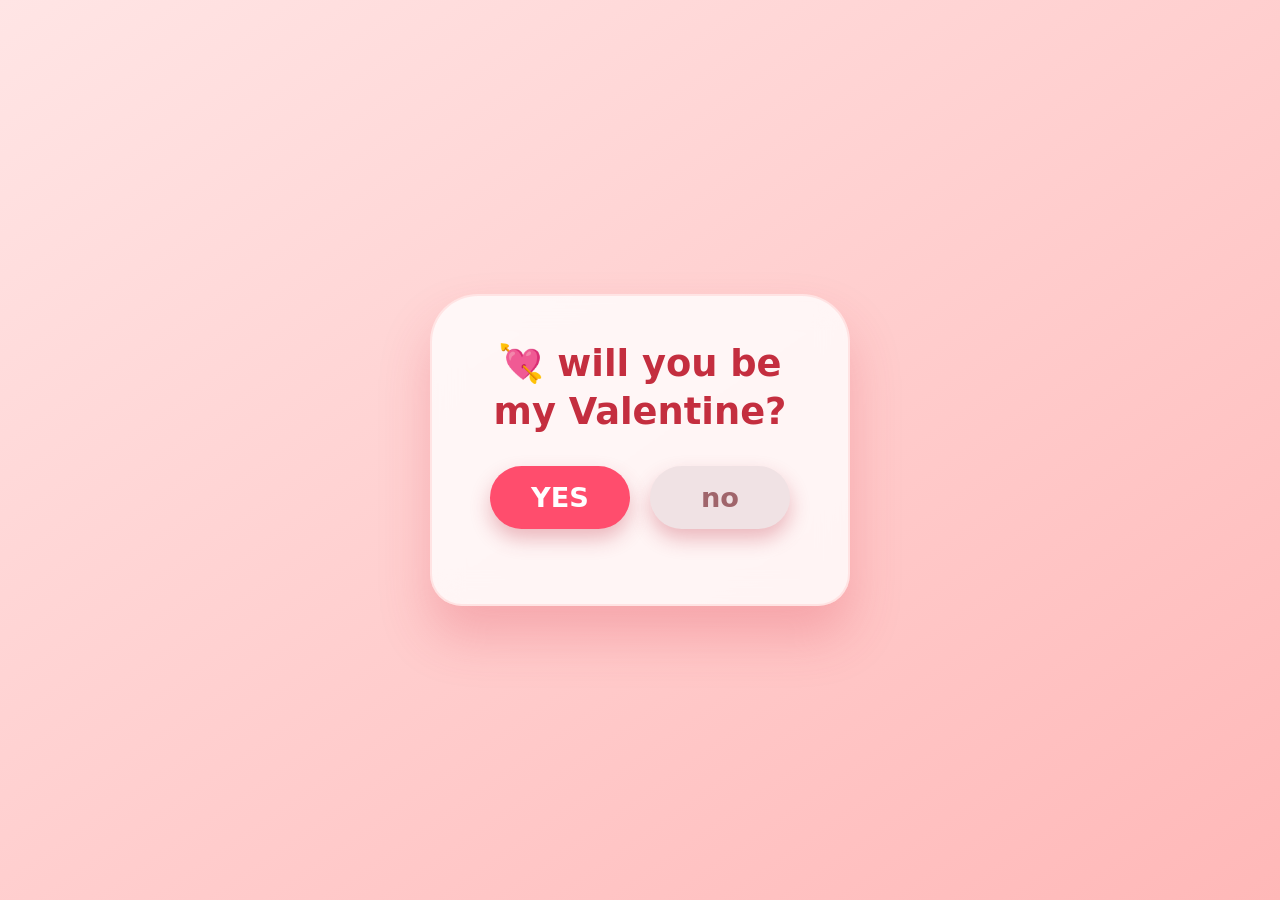
==== index.html @ 55ea3aff "Add files via upload" ====
<!DOCTYPE html>
<html lang="en">
<head>
    <meta charset="UTF-8">
    <meta name="viewport" content="width=device-width, initial-scale=1.0, maximum-scale=1.0, user-scalable=yes">
    <title>will you be my valentine? 💘</title>
    <link rel="icon" href="favicon.svg" type="image/svg+xml">
    <link rel="stylesheet" href="styles.css">
</head>
<body>

<!-- PAGE 0 – WILL YOU BE MY VALENTINE? (first click) -->
<div id="pageValentine" class="page active">
    <div class="valentine-question">
        <div class="big-question">💘 will you be <br>my Valentine?</div>
        <div class="button-pair">
            <button class="yes-btn" id="yesValentine">YES</button>
            <button class="no-btn" id="noValentine">no</button>
        </div>
        <div id="sadFaceArea" class="sad-face"></div>
    </div>
</div>

<!-- PAGE 1 – MAIN HUB (after yes) -->
<div id="pageHub" class="page">
    <div class="nav-row">
        <button class="back-btn" id="backFromHubToQuestion">←</button>
        <span class="hub-icon">💫</span>
    </div>
    <h2>Mon cœur💝</h2>
    <div class="photo-strip">
        <img src="images/ohima (1).jpeg" alt="memory 1" class="hub-photo">
        <img src="images/ohima (6).jpg" class="hub-photo">
        <img src="images/ohima (1).jpg" class="hub-photo">
    </div>
    <p class="subtitle">Happy Valentine's Day Ohima💖</p>

    <div class="hub-cards">
        <div class="hub-card" data-page="reasons">
            <span class="card-icon">🥰</span>
            <div class="card-text"><h3>14 reasons</h3><p>why you're everything</p></div>
        </div>
        <div class="hub-card" data-page="surprise">
            <span class="card-icon">🗺️</span>
            <div class="card-text"><h3>memory game</h3><p>our little adventure</p></div>
        </div>
        <div class="hub-card" data-page="letters">
            <span class="card-icon">💌</span>
            <div class="card-text"><h3>open when ...</h3><p>5 unopened letters</p></div>
        </div>
        <div class="hub-card" data-page="gallery">
            <span class="card-icon">📸</span>
            <div class="card-text"><h3>your smile</h3><p>Best ones so far</p></div>
        </div>
    </div>
</div>

<!-- PAGE 2 – 14 REASONS -->
<div id="pageReasons" class="page">
    <div class="nav-row">
        <button class="back-btn" data-back="hub">←</button>
        <span>💞</span>
    </div>
    <h2>14 reasons</h2>
    <div class="counter" id="reasonCounter">1 / 14 revealed</div>
    <div class="reasons-grid" id="reasonsGrid"></div>
    <button class="reveal-btn" id="revealOneMore">✨ reveal another</button>
    <button class="action-btn hidden" id="revealAllBtn">💘 reveal all 14</button>
</div>

<!-- PAGE 3 – SURPRISE GAME -->
<div id="pageSurprise" class="page">
    <div class="nav-row">
        <button class="back-btn" data-back="hub">←</button>
        <span>🎮</span>
    </div>
    <h2>memory adventure</h2>
    <div id="gameContainer" class="game-area">
        <div id="gameStart">
            <p style="margin: 25px 0;">ready for a tiny journey?</p>
            <button class="action-btn" id="startGameBtn">begin →</button>
        </div>
        <div id="gamePlay" class="hidden">
            <div id="questionBox" style="font-size:1.5rem; margin:15px 0;"></div>
            <div id="optionsBox" class="options-box"></div>
            <div id="gameProgress"></div>
        </div>
        <div id="gameEnd" class="hidden">
            <h2>🎉 you did it!</h2>
            <p style="margin:20px;">our story will keeps growing</p>
            <div class="final-surprise">
                <img src="images/ohima (3).jpg" style="width:100%; border-radius:50px;">
                <p class="valentine-message" style="font-size:2rem;">forever my love</p>
            </div>
        </div>
    </div>
</div>

<!-- PAGE 4 – OPEN WHEN LETTERS (redesigned: centered image, text top) -->
<div id="pageLetters" class="page">
    <div class="nav-row">
        <button class="back-btn" data-back="hub">←</button>
        <span>📬</span>
    </div>
    <h2>open when ...</h2>
    <div class="letters-board" id="lettersBoard"></div>
    <div id="letterDisplay" class="letter-content-pop hidden">
        <button class="close-letter" id="closeLetterBtn">×</button>
        <div id="letterText"></div>
    </div>
</div>

<!-- PAGE 5 – GALLERY (redesigned: centered images, caption top) -->
<div id="pageGallery" class="page">
    <div class="nav-row">
        <button class="back-btn" data-back="hub">←</button>
        <span>🌅</span>
    </div>
    <h2>your smile</h2>
    <div class="gallery-grid" id="galleryGrid"></div>
    <!-- lightbox -->
    <div id="lightbox" class="lightbox hidden" onclick="closeLightbox()">
        <img id="expandedImg" src="">
        <div id="caption"></div>
    </div>
</div>

<!-- MESSAGE OVERLAY -->
<div id="messageOverlay" class="message-overlay">
    <div class="message-card">
        <button class="close-message-btn" id="closeMessageBtn">×</button>
        <div class="message-emoji" id="messageEmoji">💬</div>
        <div class="message-text" id="messageContent">message</div>
        <div class="message-hint" id="messageHint"></div>
    </div>
</div>

<script src="script.js" defer></script>
</body>
</html>
---- styles.css ----
* {
    margin: 0;
    padding: 0;
    box-sizing: border-box;
    font-family: 'Segoe UI', 'Helvetica Neue', system-ui, -apple-system, sans-serif;
}

body {
    min-height: 100vh;
    background: linear-gradient(145deg, #ffe5e5 0%, #ffb8b8 100%);
    display: flex;
    align-items: center;
    justify-content: center;
    transition: background 0.4s;
    padding: 10px;
}

/* main container – all pages slide like cards */
.page {
    display: none;
    width: 100%;
    max-width: 420px;
    background: rgba(255, 255, 255, 0.8);
    backdrop-filter: blur(15px);
    -webkit-backdrop-filter: blur(15px);
    border-radius: 48px 48px 32px 32px;
    box-shadow: 0 30px 50px rgba(220, 60, 80, 0.25);
    padding: 24px 20px 30px;
    border: 2px solid rgba(255, 220, 220, 0.7);
    transition: transform 0.3s ease, opacity 0.3s;
    margin: 0 auto;
}

.page.active {
    display: block;
    animation: fadePop 0.4s cubic-bezier(0.175, 0.885, 0.32, 1.275);
}

@keyframes fadePop {
    0% { opacity: 0.3; transform: scale(0.97); }
    100% { opacity: 1; transform: scale(1); }
}

h1, h2 {
    text-align: center;
    color: #b13e4b;
    font-weight: 600;
    letter-spacing: -0.3px;
}

h2 { font-size: 1.9rem; margin-bottom: 12px; }
.subtitle {
    text-align: center;
    color: #b85763;
    margin-bottom: 24px;
    font-weight: 300;
    font-size: 1.1rem;
}

/* valentine question block */
.valentine-question {
    text-align: center;
    padding: 20px 5px;
}
.big-question {
    font-size: 2.3rem;
    line-height: 1.3;
    color: #c42e3f;
    margin-bottom: 30px;
    font-weight: 700;
}
.button-pair {
    display: flex;
    gap: 20px;
    justify-content: center;
    flex-wrap: wrap;
}
.yes-btn, .no-btn {
    border: none;
    padding: 16px 40px;
    font-size: 1.7rem;
    font-weight: bold;
    border-radius: 60px;
    background: white;
    box-shadow: 0 10px 20px rgba(190, 40, 60, 0.3);
    transition: all 0.2s;
    min-width: 140px;
    cursor: pointer;
}
.yes-btn {
    background: #ff4d6d;
    color: white;
}
.no-btn {
    background: #f0e2e4;
    color: #a0656b;
    position: relative;
}
.no-btn:active {
    transform: scale(0.95);
}
.sad-face {
    font-size: 3.5rem;
    margin-top: 25px;
    color: #77505a;
}

/* back / navigation row */
.nav-row {
    display: flex;
    align-items: center;
    justify-content: space-between;
    margin-bottom: 15px;
}
.back-btn {
    background: none;
    border: none;
    font-size: 1.7rem;
    color: #c06774;
    font-weight: 500;
    padding: 8px 10px 8px 0;
    cursor: pointer;
}
.hub-icon {
    font-size: 1.8rem;
}

/* photo strip (phone friendly) */
.photo-strip {
    display: flex;
    gap: 8px;
    overflow-x: auto;
    padding: 12px 0 20px;
    scrollbar-width: none;
    -webkit-overflow-scrolling: touch;
}
.photo-strip::-webkit-scrollbar { display: none; }
.hub-photo {
    width: 110px;
    height: 130px;
    object-fit: cover;
    border-radius: 28px;
    border: 3px solid white;
    box-shadow: 0 6px 12px rgba(0,0,0,0.1);
    flex-shrink: 0;
}

/* hub cards */
.hub-cards {
    display: flex;
    flex-direction: column;
    gap: 15px;
    margin: 10px 0;
}
.hub-card {
    background: white;
    border-radius: 30px;
    padding: 20px 25px;
    display: flex;
    align-items: center;
    gap: 18px;
    box-shadow: 0 5px 12px rgba(170, 80, 90, 0.15);
    border: 2px solid #ffe2e2;
    cursor: pointer;
    transition: all 0.2s;
}
.hub-card:active { transform: scale(0.99); background: #fff1f1; }
.card-icon { font-size: 2.8rem; min-width: 60px; text-align: center; }
.card-text h3 { font-size: 1.5rem; color: #b3434f; margin-bottom: 4px; }
.card-text p { color: #ac7b81; font-size: 1rem; }

/* 14 reasons grid */
.reasons-grid {
    display: grid;
    grid-template-columns: 1fr 1fr;
    gap: 12px;
    margin: 20px 0 25px;
    max-height: 55vh;
    overflow-y: auto;
    padding: 5px 5px 10px;
}
.reason-card {
    background: white;
    padding: 20px 12px;
    border-radius: 28px;
    font-size: 1rem;
    text-align: center;
    box-shadow: 0 4px 8px #ffd6dc;
    border-left: 6px solid #ff7b8b;
    font-weight: 500;
    color: #5b3c41;
}
.counter {
    text-align: center;
    font-size: 1.3rem;
    background: #ffeef0;
    padding: 14px;
    border-radius: 40px;
}
.reveal-btn, .action-btn {
    background: #ff4d6d;
    border: none;
    color: white;
    font-size: 1.3rem;
    padding: 16px 25px;
    border-radius: 50px;
    width: 100%;
    font-weight: 600;
    cursor: pointer;
    margin-top: 15px;
    box-shadow: 0 6px 0 #b13e4b;
    transition: 0.1s ease;
}
.reveal-btn:active { transform: translateY(4px); box-shadow: 0 2px 0 #b13e4b; }

/* surprise game */
.game-area { text-align: center; }
.options-box {
    display: flex;
    flex-direction: column;
    gap: 12px;
    margin: 25px 0;
}
.option-btn {
    background: white;
    border: 2px solid #ffb3b3;
    padding: 18px;
    border-radius: 50px;
    font-size: 1.2rem;
    color: #9f525e;
    font-weight: 500;
    cursor: pointer;
    transition: all 0.2s;
}
.option-btn:active { background: #ffe0e0; }
.option-btn.correct-guess {
    background: #d4edda;
    border-color: #28a745;
}
.option-btn.wrong-guess {
    background: #f8d7da;
    border-color: #dc3545;
    animation: shake 0.3s ease-in-out;
}
@keyframes shake {
    0%, 100% { transform: translateX(0); }
    25% { transform: translateX(-8px); }
    75% { transform: translateX(8px); }
}

/* message overlay */
.message-overlay {
    display: none;
    position: fixed;
    top: 0; left: 0; width: 100%; height: 100%;
    background: rgba(0,0,0,0.2);
    backdrop-filter: blur(5px);
    align-items: center;
    justify-content: center;
    z-index: 2000;
}
.message-overlay.active {
    display: flex;
}
.message-card {
    width: 90%;
    max-width: 380px;
    background: white;
    border-radius: 60px;
    padding: 30px 20px 30px;
    border: 5px solid #ff8a9f;
    box-shadow: 0 20px 30px rgba(180, 40, 60, 0.3);
    text-align: center;
    position: relative;
    animation: popIn 0.3s cubic-bezier(0.175, 0.885, 0.32, 1.275);
}
@keyframes popIn {
    0% { opacity: 0; transform: scale(0.8); }
    100% { opacity: 1; transform: scale(1); }
}
.close-message-btn {
    position: absolute;
    top: 15px; right: 20px;
    background: none;
    border: none;
    font-size: 2.8rem;
    line-height: 1;
    color: #ff7085;
    cursor: pointer;
    padding: 0 10px;
}
.message-emoji {
    font-size: 3.5rem;
    margin: 10px 0 5px;
}
.message-text {
    font-size: 1.4rem;
    color: #a14252;
    padding: 15px 10px;
    font-weight: 500;
    word-break: break-word;
}
.message-hint {
    color: #c06673;
    margin-top: 10px;
}

/* ===== LETTERS: image centered, text top ===== */
.letters-board {
    display: flex;
    flex-direction: column;
    gap: 20px;
    margin: 15px 0;
}
.letter-envelope {
    background: #fff0f0;
    border-radius: 40px;
    padding: 20px;
    border: 2px solid #ffbaba;
    cursor: pointer;
    display: flex;
    flex-direction: column;    /* stack image then text */
    align-items: center;
    text-align: center;
    transition: 0.1s;
}
.letter-envelope:active { background: #ffe4e4; }
.envelope-icon {
    font-size: 4rem;           /* bigger, centered image */
    margin-bottom: 12px;
}
.letter-label {
    font-size: 1.5rem;
    font-weight: 600;
    color: #b3434f;
    margin-bottom: 8px;
}
.letter-status {
    background: #ffd9d9;
    padding: 6px 18px;
    border-radius: 40px;
    font-size: 1rem;
    color: #a53f4d;
    display: inline-block;
}

/* opened letter content (unchanged) */
.letter-content-pop {
    background: white;
    border-radius: 48px;
    padding: 30px 20px;
    margin-top: 20px;
    border: 4px solid #ffb0b0;
    position: relative;
}
.close-letter {
    position: absolute;
    top: 15px; right: 20px;
    font-size: 2.5rem;
    background: none;
    border: none;
    cursor: pointer;
    color: #b54757;
}

/* ===== GALLERY: images centered, text top ===== */
.gallery-grid {
    display: flex;
    flex-direction: column;
    gap: 25px;
    max-height: 65vh;
    overflow-y: auto;
    padding: 15px 5px 20px;
}
.gallery-item {
    border-radius: 45px;
    background: white;
    border: 3px solid white;
    box-shadow: 0 10px 20px #efc1c1;
    cursor: pointer;
    overflow: hidden;
    display: flex;
    flex-direction: column;
    align-items: center;         /* center image horizontally */
    text-align: center;
}
.gallery-item img {
    width: 100%;
    max-width: 280px;            /* keep image nicely sized */
    height: auto;
    aspect-ratio: 1 / 1;          /* square for consistent look */
    object-fit: cover;
    display: block;
    margin: 20px auto 10px;       /* top margin, centered */
    border-radius: 35px;
}
.photo-caption {
    font-size: 1.4rem;
    font-weight: 600;
    color: #a04554;
    padding: 5px 20px 20px;
    width: 100%;
    order: -1;                    /* moves caption to the top */
}

.hidden { display: none !important; }
.mt-2 { margin-top: 10px; }

/* lightbox unchanged */
.lightbox {
    position: fixed;
    top: 0; left: 0; right: 0; bottom: 0;
    background: rgba(0,0,0,0.85);
    display: flex;
    align-items: center;
    justify-content: center;
    z-index: 999;
}
.lightbox img {
    max-width: 90%;
    max-height: 75%;
    border-radius: 40px;
    border: 4px solid white;
}
#caption { color: white; margin-top: 16px; font-size: 1.4rem; }
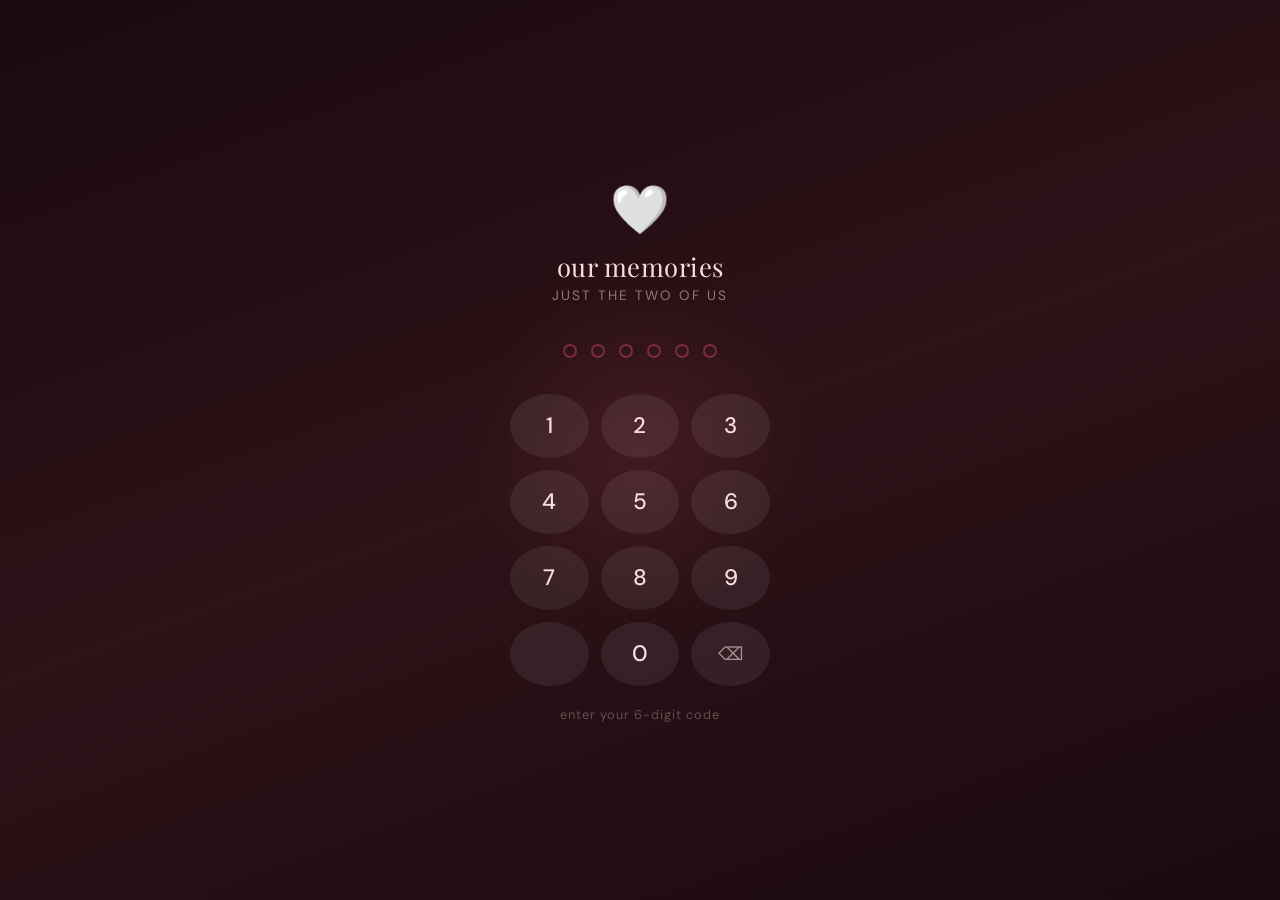
==== commit 770f554a: "change 1" ====
--- a/index.html
+++ b/index.html
@@ -1,140 +1,1247 @@
-<!DOCTYPE html>
-<html lang="en">
-<head>
-    <meta charset="UTF-8">
-    <meta name="viewport" content="width=device-width, initial-scale=1.0, maximum-scale=1.0, user-scalable=yes">
-    <title>will you be my valentine? 💘</title>
-    <link rel="icon" href="favicon.svg" type="image/svg+xml">
-    <link rel="stylesheet" href="styles.css">
-</head>
-<body>
-
-<!-- PAGE 0 – WILL YOU BE MY VALENTINE? (first click) -->
-<div id="pageValentine" class="page active">
-    <div class="valentine-question">
-        <div class="big-question">💘 will you be <br>my Valentine?</div>
-        <div class="button-pair">
-            <button class="yes-btn" id="yesValentine">YES</button>
-            <button class="no-btn" id="noValentine">no</button>
-        </div>
-        <div id="sadFaceArea" class="sad-face"></div>
-    </div>
-</div>
-
-<!-- PAGE 1 – MAIN HUB (after yes) -->
-<div id="pageHub" class="page">
-    <div class="nav-row">
-        <button class="back-btn" id="backFromHubToQuestion">←</button>
-        <span class="hub-icon">💫</span>
-    </div>
-    <h2>Mon cœur💝</h2>
-    <div class="photo-strip">
-        <img src="images/ohima (1).jpeg" alt="memory 1" class="hub-photo">
-        <img src="images/ohima (6).jpg" class="hub-photo">
-        <img src="images/ohima (1).jpg" class="hub-photo">
-    </div>
-    <p class="subtitle">Happy Valentine's Day Ohima💖</p>
-
-    <div class="hub-cards">
-        <div class="hub-card" data-page="reasons">
-            <span class="card-icon">🥰</span>
-            <div class="card-text"><h3>14 reasons</h3><p>why you're everything</p></div>
-        </div>
-        <div class="hub-card" data-page="surprise">
-            <span class="card-icon">🗺️</span>
-            <div class="card-text"><h3>memory game</h3><p>our little adventure</p></div>
-        </div>
-        <div class="hub-card" data-page="letters">
-            <span class="card-icon">💌</span>
-            <div class="card-text"><h3>open when ...</h3><p>5 unopened letters</p></div>
-        </div>
-        <div class="hub-card" data-page="gallery">
-            <span class="card-icon">📸</span>
-            <div class="card-text"><h3>your smile</h3><p>Best ones so far</p></div>
-        </div>
-    </div>
-</div>
-
-<!-- PAGE 2 – 14 REASONS -->
-<div id="pageReasons" class="page">
-    <div class="nav-row">
-        <button class="back-btn" data-back="hub">←</button>
-        <span>💞</span>
-    </div>
-    <h2>14 reasons</h2>
-    <div class="counter" id="reasonCounter">1 / 14 revealed</div>
-    <div class="reasons-grid" id="reasonsGrid"></div>
-    <button class="reveal-btn" id="revealOneMore">✨ reveal another</button>
-    <button class="action-btn hidden" id="revealAllBtn">💘 reveal all 14</button>
-</div>
-
-<!-- PAGE 3 – SURPRISE GAME -->
-<div id="pageSurprise" class="page">
-    <div class="nav-row">
-        <button class="back-btn" data-back="hub">←</button>
-        <span>🎮</span>
-    </div>
-    <h2>memory adventure</h2>
-    <div id="gameContainer" class="game-area">
-        <div id="gameStart">
-            <p style="margin: 25px 0;">ready for a tiny journey?</p>
-            <button class="action-btn" id="startGameBtn">begin →</button>
-        </div>
-        <div id="gamePlay" class="hidden">
-            <div id="questionBox" style="font-size:1.5rem; margin:15px 0;"></div>
-            <div id="optionsBox" class="options-box"></div>
-            <div id="gameProgress"></div>
-        </div>
-        <div id="gameEnd" class="hidden">
-            <h2>🎉 you did it!</h2>
-            <p style="margin:20px;">our story will keeps growing</p>
-            <div class="final-surprise">
-                <img src="images/ohima (3).jpg" style="width:100%; border-radius:50px;">
-                <p class="valentine-message" style="font-size:2rem;">forever my love</p>
-            </div>
-        </div>
-    </div>
-</div>
-
-<!-- PAGE 4 – OPEN WHEN LETTERS (redesigned: centered image, text top) -->
-<div id="pageLetters" class="page">
-    <div class="nav-row">
-        <button class="back-btn" data-back="hub">←</button>
-        <span>📬</span>
-    </div>
-    <h2>open when ...</h2>
-    <div class="letters-board" id="lettersBoard"></div>
-    <div id="letterDisplay" class="letter-content-pop hidden">
-        <button class="close-letter" id="closeLetterBtn">×</button>
-        <div id="letterText"></div>
-    </div>
-</div>
-
-<!-- PAGE 5 – GALLERY (redesigned: centered images, caption top) -->
-<div id="pageGallery" class="page">
-    <div class="nav-row">
-        <button class="back-btn" data-back="hub">←</button>
-        <span>🌅</span>
-    </div>
-    <h2>your smile</h2>
-    <div class="gallery-grid" id="galleryGrid"></div>
-    <!-- lightbox -->
-    <div id="lightbox" class="lightbox hidden" onclick="closeLightbox()">
-        <img id="expandedImg" src="">
-        <div id="caption"></div>
-    </div>
-</div>
-
-<!-- MESSAGE OVERLAY -->
-<div id="messageOverlay" class="message-overlay">
-    <div class="message-card">
-        <button class="close-message-btn" id="closeMessageBtn">×</button>
-        <div class="message-emoji" id="messageEmoji">💬</div>
-        <div class="message-text" id="messageContent">message</div>
-        <div class="message-hint" id="messageHint"></div>
-    </div>
-</div>
-
-<script src="script.js" defer></script>
-</body>
-</html>+<!DOCTYPE html>
+<html lang="en">
+<head>
+<meta charset="UTF-8">
+<meta name="viewport" content="width=device-width, initial-scale=1.0, maximum-scale=1.0">
+<title>our memories 🤍</title>
+<link rel="preconnect" href="https://fonts.googleapis.com">
+<link href="https://fonts.googleapis.com/css2?family=Playfair+Display:ital,wght@0,400;0,600;1,400&family=DM+Sans:wght@300;400;500&display=swap" rel="stylesheet">
+<style>
+*{margin:0;padding:0;box-sizing:border-box;}
+
+:root{
+  --rose:#c9485b;
+  --rose-light:#f7dde0;
+  --rose-deep:#8b2635;
+  --cream:#fdf6f0;
+  --warm:#f5ebe0;
+  --text:#2d1f24;
+  --muted:#9a7880;
+  --card:#fffaf8;
+  --border:rgba(201,72,91,0.15);
+  --shadow:rgba(139,38,53,0.12);
+}
+
+body{
+  font-family:'DM Sans',sans-serif;
+  background:var(--cream);
+  min-height:100vh;
+  color:var(--text);
+  overflow-x:hidden;
+}
+
+/* ── floating petals ── */
+.petal{
+  position:fixed;pointer-events:none;z-index:0;
+  font-size:1.1rem;opacity:0;
+  animation:fall linear infinite;
+}
+@keyframes fall{
+  0%{transform:translateY(-20px) rotate(0deg);opacity:0.7;}
+  100%{transform:translateY(100vh) rotate(360deg);opacity:0;}
+}
+
+/* ── screen system ── */
+.screen{
+  display:none;min-height:100vh;
+  position:relative;z-index:1;
+}
+.screen.show{display:flex;flex-direction:column;}
+
+/* ══════════════════════════════
+   PIN LOCK SCREEN
+══════════════════════════════ */
+#lock{
+  background:linear-gradient(160deg,#1a0a0e 0%,#2d1218 50%,#1a0a0e 100%);
+  align-items:center;justify-content:center;
+  padding:40px 24px;
+}
+
+.lock-glow{
+  position:absolute;top:50%;left:50%;
+  transform:translate(-50%,-50%);
+  width:340px;height:340px;
+  background:radial-gradient(circle,rgba(201,72,91,0.15) 0%,transparent 70%);
+  pointer-events:none;
+}
+
+.lock-inner{
+  text-align:center;
+  position:relative;z-index:2;
+  max-width:320px;width:100%;
+}
+
+.lock-logo{
+  font-size:3rem;margin-bottom:8px;
+  animation:heartbeat 2s ease-in-out infinite;
+}
+@keyframes heartbeat{
+  0%,100%{transform:scale(1);}
+  50%{transform:scale(1.08);}
+}
+
+.lock-title{
+  font-family:'Playfair Display',serif;
+  font-size:1.6rem;color:#f7dde0;
+  margin-bottom:4px;letter-spacing:0.5px;
+}
+.lock-sub{
+  font-size:0.85rem;color:rgba(247,221,224,0.5);
+  margin-bottom:40px;letter-spacing:2px;text-transform:uppercase;
+}
+
+/* dots */
+.pin-dots{
+  display:flex;gap:14px;justify-content:center;
+  margin-bottom:36px;
+}
+.pin-dot{
+  width:14px;height:14px;border-radius:50%;
+  border:2px solid rgba(201,72,91,0.5);
+  transition:all 0.2s;
+}
+.pin-dot.filled{
+  background:var(--rose);
+  border-color:var(--rose);
+  box-shadow:0 0 10px rgba(201,72,91,0.5);
+}
+.pin-dot.error{background:#c0392b;border-color:#c0392b;}
+.pin-dot.success{background:#27ae60;border-color:#27ae60;}
+
+/* keypad */
+.keypad{
+  display:grid;grid-template-columns:repeat(3,1fr);
+  gap:12px;max-width:260px;margin:0 auto 20px;
+}
+.key{
+  height:64px;border:none;border-radius:50%;
+  background:rgba(255,255,255,0.07);
+  color:#f7dde0;font-size:1.4rem;font-weight:500;
+  cursor:pointer;transition:all 0.15s;
+  font-family:'DM Sans',sans-serif;
+  position:relative;overflow:hidden;
+}
+.key::after{
+  content:'';position:absolute;inset:0;border-radius:50%;
+  background:rgba(201,72,91,0);transition:background 0.3s;
+}
+.key:active::after{background:rgba(201,72,91,0.25);}
+.key:active{transform:scale(0.93);}
+.key.del{color:rgba(247,221,224,0.6);font-size:1.1rem;}
+
+.pin-hint{
+  font-size:0.8rem;color:rgba(247,221,224,0.3);
+  margin-top:8px;letter-spacing:1px;
+}
+
+.pin-shake{animation:shake 0.5s ease;}
+@keyframes shake{
+  0%,100%{transform:translateX(0);}
+  20%{transform:translateX(-10px);}
+  40%{transform:translateX(10px);}
+  60%{transform:translateX(-8px);}
+  80%{transform:translateX(8px);}
+}
+
+/* ══════════════════════════════
+   HOME SCREEN
+══════════════════════════════ */
+#home{
+  background:var(--cream);
+  padding:0 0 100px;
+}
+
+.home-hero{
+  background:linear-gradient(160deg,#2d1218 0%,#1a0a0e 100%);
+  padding:52px 24px 80px;
+  position:relative;overflow:hidden;
+}
+.hero-blur{
+  position:absolute;bottom:-60px;left:50%;transform:translateX(-50%);
+  width:280px;height:120px;
+  background:var(--cream);border-radius:50%;
+  filter:blur(0px);
+}
+.hero-top{
+  display:flex;align-items:center;justify-content:space-between;
+  margin-bottom:32px;
+}
+.hero-date{
+  font-size:0.78rem;color:rgba(247,221,224,0.5);
+  letter-spacing:2px;text-transform:uppercase;
+}
+.hero-lock-btn{
+  width:36px;height:36px;border-radius:50%;border:none;
+  background:rgba(255,255,255,0.08);color:rgba(247,221,224,0.6);
+  cursor:pointer;font-size:1rem;display:flex;align-items:center;justify-content:center;
+}
+.hero-title{
+  font-family:'Playfair Display',serif;
+  font-size:2.2rem;color:#f7dde0;line-height:1.25;
+  margin-bottom:6px;
+}
+.hero-title em{color:var(--rose);font-style:italic;}
+.hero-sub{
+  font-size:0.9rem;color:rgba(247,221,224,0.5);
+  line-height:1.6;
+}
+
+/* stats row */
+.stats-row{
+  display:flex;gap:1px;
+  background:rgba(255,255,255,0.05);
+  border-radius:0;
+  margin-top:32px;
+}
+.stat{
+  flex:1;text-align:center;
+  padding:14px 8px;
+}
+.stat-n{
+  font-size:1.5rem;font-weight:600;color:#f7dde0;
+  font-family:'Playfair Display',serif;
+}
+.stat-l{font-size:0.72rem;color:rgba(247,221,224,0.4);letter-spacing:1.5px;text-transform:uppercase;margin-top:2px;}
+
+/* sections */
+.section-label{
+  font-size:0.72rem;letter-spacing:2.5px;text-transform:uppercase;
+  color:var(--muted);padding:28px 24px 14px;
+}
+
+/* nav cards */
+.nav-cards{
+  display:grid;grid-template-columns:1fr 1fr;
+  gap:12px;padding:0 16px;
+}
+.nav-card{
+  background:var(--card);
+  border-radius:24px;
+  padding:20px 16px 18px;
+  border:1px solid var(--border);
+  cursor:pointer;
+  transition:all 0.2s;
+  position:relative;overflow:hidden;
+}
+.nav-card::before{
+  content:'';position:absolute;
+  bottom:-20px;right:-20px;
+  width:70px;height:70px;border-radius:50%;
+  background:var(--rose-light);opacity:0.5;
+  transition:transform 0.3s;
+}
+.nav-card:active{transform:scale(0.97);background:#fff5f6;}
+.nav-card:active::before{transform:scale(1.4);}
+.nav-icon{font-size:1.8rem;margin-bottom:12px;display:block;}
+.nav-name{font-size:1.05rem;font-weight:500;color:var(--text);margin-bottom:3px;}
+.nav-desc{font-size:0.78rem;color:var(--muted);}
+
+/* wide card */
+.wide-card{
+  grid-column:1/-1;
+  display:flex;align-items:center;gap:16px;
+  padding:18px 20px;
+}
+.wide-card .nav-icon{font-size:2rem;margin-bottom:0;flex-shrink:0;}
+
+/* quote strip */
+.quote-strip{
+  margin:16px;
+  background:linear-gradient(135deg,#2d1218,#1a0a0e);
+  border-radius:20px;
+  padding:22px 20px;
+  position:relative;overflow:hidden;
+}
+.quote-strip::before{
+  content:'"';
+  position:absolute;top:-10px;left:10px;
+  font-family:'Playfair Display',serif;
+  font-size:6rem;color:rgba(201,72,91,0.15);
+  line-height:1;
+}
+.quote-text{
+  font-family:'Playfair Display',serif;
+  font-style:italic;font-size:1rem;
+  color:#f7dde0;line-height:1.65;position:relative;z-index:1;
+}
+.quote-author{
+  font-size:0.75rem;color:rgba(247,221,224,0.4);
+  margin-top:10px;letter-spacing:1.5px;text-transform:uppercase;
+}
+
+/* ══════════════════════════════
+   INNER SCREENS (shared header)
+══════════════════════════════ */
+.inner-header{
+  display:flex;align-items:center;gap:12px;
+  padding:52px 20px 20px;
+  position:sticky;top:0;z-index:10;
+  background:var(--cream);
+}
+.back-btn{
+  width:40px;height:40px;border-radius:50%;border:1px solid var(--border);
+  background:white;cursor:pointer;font-size:1.1rem;
+  display:flex;align-items:center;justify-content:center;
+  flex-shrink:0;transition:all 0.15s;
+}
+.back-btn:active{transform:scale(0.93);}
+.inner-header h2{
+  font-family:'Playfair Display',serif;
+  font-size:1.5rem;color:var(--text);
+}
+
+/* ══════════════════════════════
+   REASONS
+══════════════════════════════ */
+#reasons .body{padding:0 16px 100px;}
+
+.reasons-progress{
+  background:white;border:1px solid var(--border);
+  border-radius:16px;padding:16px 20px;
+  display:flex;align-items:center;gap:16px;
+  margin-bottom:20px;
+}
+.prog-bar{flex:1;height:6px;background:var(--rose-light);border-radius:3px;overflow:hidden;}
+.prog-fill{height:100%;background:var(--rose);border-radius:3px;transition:width 0.5s ease;}
+.prog-count{font-size:0.85rem;font-weight:500;color:var(--rose);white-space:nowrap;}
+
+.reason-list{display:flex;flex-direction:column;gap:10px;}
+.reason-item{
+  background:white;border-radius:18px;
+  border:1px solid var(--border);
+  padding:18px 20px;
+  display:flex;align-items:flex-start;gap:14px;
+  animation:slideIn 0.4s ease both;
+}
+@keyframes slideIn{
+  from{opacity:0;transform:translateY(16px);}
+  to{opacity:1;transform:translateY(0);}
+}
+.reason-num{
+  width:28px;height:28px;border-radius:50%;
+  background:var(--rose-light);color:var(--rose);
+  font-size:0.75rem;font-weight:600;
+  display:flex;align-items:center;justify-content:center;flex-shrink:0;
+  margin-top:1px;
+}
+.reason-text{font-size:0.95rem;line-height:1.55;color:var(--text);}
+
+.reveal-area{
+  position:fixed;bottom:0;left:0;right:0;
+  padding:16px 16px calc(16px + env(safe-area-inset-bottom));
+  background:linear-gradient(transparent,var(--cream) 30%);
+  display:flex;flex-direction:column;gap:8px;
+}
+.btn-primary{
+  border:none;border-radius:100px;
+  background:var(--rose);color:white;
+  font-size:0.95rem;font-weight:500;
+  padding:16px;cursor:pointer;
+  font-family:'DM Sans',sans-serif;
+  transition:all 0.15s;
+  box-shadow:0 4px 20px rgba(201,72,91,0.3);
+}
+.btn-primary:active{transform:scale(0.97);box-shadow:none;}
+.btn-primary:disabled{opacity:0.4;box-shadow:none;}
+.btn-ghost{
+  border:1px solid var(--border);border-radius:100px;
+  background:white;color:var(--rose);
+  font-size:0.9rem;font-weight:500;
+  padding:13px;cursor:pointer;
+  font-family:'DM Sans',sans-serif;
+  transition:all 0.15s;
+}
+.btn-ghost:active{transform:scale(0.97);}
+
+/* ══════════════════════════════
+   GAME
+══════════════════════════════ */
+#game .body{padding:0 16px 40px;}
+
+.game-card{
+  background:white;border-radius:24px;
+  border:1px solid var(--border);
+  padding:28px 24px;margin-bottom:16px;
+}
+.game-q-num{
+  font-size:0.72rem;letter-spacing:2px;text-transform:uppercase;
+  color:var(--muted);margin-bottom:10px;
+}
+.game-q{
+  font-family:'Playfair Display',serif;
+  font-size:1.3rem;line-height:1.45;color:var(--text);
+}
+.game-opts{display:flex;flex-direction:column;gap:8px;margin-top:20px;}
+.game-opt{
+  border:1px solid var(--border);border-radius:14px;
+  background:var(--cream);padding:14px 18px;
+  font-size:0.92rem;color:var(--text);cursor:pointer;
+  text-align:left;font-family:'DM Sans',sans-serif;
+  transition:all 0.15s;
+}
+.game-opt:active{transform:scale(0.98);}
+.game-opt.correct{background:#eafaf1;border-color:#27ae60;color:#1e8449;}
+.game-opt.wrong{background:#fdf2f2;border-color:#e74c3c;color:#c0392b;animation:shake 0.4s;}
+.game-opt:disabled{cursor:default;}
+
+.game-progress-bar{
+  height:4px;background:var(--rose-light);border-radius:2px;
+  margin:0 16px 20px;overflow:hidden;
+}
+.game-progress-fill{height:100%;background:var(--rose);border-radius:2px;transition:width 0.5s;}
+
+.game-memory{
+  background:linear-gradient(135deg,#2d1218,#3d1520);
+  border-radius:20px;padding:24px;
+  display:none;margin-top:16px;
+}
+.game-memory.show{display:block;animation:slideIn 0.4s ease;}
+.memory-label{
+  font-size:0.7rem;letter-spacing:2px;color:rgba(247,221,224,0.4);
+  text-transform:uppercase;margin-bottom:10px;
+}
+.memory-text{
+  font-family:'Playfair Display',serif;
+  font-style:italic;font-size:1rem;
+  color:#f7dde0;line-height:1.65;
+}
+.memory-next{
+  margin-top:16px;border:none;border-radius:100px;
+  background:rgba(255,255,255,0.1);color:#f7dde0;
+  padding:12px 24px;cursor:pointer;font-family:'DM Sans',sans-serif;
+  font-size:0.88rem;transition:all 0.15s;
+}
+.memory-next:active{background:rgba(255,255,255,0.18);}
+
+.game-end{
+  text-align:center;padding:40px 20px;
+}
+.game-end-icon{font-size:3.5rem;margin-bottom:16px;}
+.game-end-title{
+  font-family:'Playfair Display',serif;
+  font-size:1.8rem;color:var(--text);margin-bottom:10px;
+}
+.game-end-text{color:var(--muted);font-size:0.95rem;line-height:1.6;}
+
+/* ══════════════════════════════
+   LETTERS
+══════════════════════════════ */
+#letters .body{padding:0 16px 40px;}
+
+.letter-cards{display:flex;flex-direction:column;gap:10px;}
+.letter-card{
+  background:white;border-radius:20px;
+  border:1px solid var(--border);
+  padding:20px;cursor:pointer;
+  display:flex;align-items:center;gap:16px;
+  transition:all 0.2s;
+}
+.letter-card:active{transform:scale(0.98);}
+.letter-card.opened{border-color:rgba(39,174,96,0.3);background:#f8fff9;}
+.letter-icon-wrap{
+  width:52px;height:52px;border-radius:16px;
+  background:var(--rose-light);
+  display:flex;align-items:center;justify-content:center;
+  font-size:1.5rem;flex-shrink:0;
+}
+.letter-card.opened .letter-icon-wrap{background:#eafaf1;}
+.letter-info{flex:1;}
+.letter-name{font-size:1rem;font-weight:500;color:var(--text);margin-bottom:3px;}
+.letter-badge{
+  display:inline-block;font-size:0.7rem;letter-spacing:1px;
+  text-transform:uppercase;padding:3px 10px;border-radius:100px;
+  background:var(--rose-light);color:var(--rose);
+}
+.letter-card.opened .letter-badge{background:#eafaf1;color:#27ae60;}
+.letter-arrow{font-size:1.1rem;color:var(--muted);}
+
+/* letter modal */
+.modal-overlay{
+  position:fixed;inset:0;
+  background:rgba(0,0,0,0.5);
+  display:flex;align-items:flex-end;
+  z-index:100;
+  opacity:0;pointer-events:none;
+  transition:opacity 0.3s;
+}
+.modal-overlay.show{opacity:1;pointer-events:all;}
+.modal-sheet{
+  background:var(--cream);
+  border-radius:28px 28px 0 0;
+  padding:12px 24px 48px;
+  max-height:80vh;overflow-y:auto;
+  width:100%;
+  transform:translateY(100%);
+  transition:transform 0.35s cubic-bezier(0.32,0.72,0,1);
+}
+.modal-overlay.show .modal-sheet{transform:translateY(0);}
+.modal-handle{
+  width:40px;height:4px;border-radius:2px;
+  background:rgba(0,0,0,0.15);margin:0 auto 20px;
+}
+.modal-title{
+  font-family:'Playfair Display',serif;
+  font-size:1.5rem;color:var(--text);
+  margin-bottom:20px;
+}
+.modal-body{
+  font-size:0.95rem;line-height:1.85;color:var(--text);
+}
+.modal-body p{margin-bottom:14px;}
+.modal-close{
+  position:absolute;top:16px;right:20px;
+  width:36px;height:36px;border-radius:50%;
+  border:1px solid var(--border);background:white;
+  cursor:pointer;font-size:1.1rem;
+  display:flex;align-items:center;justify-content:center;
+}
+
+/* ══════════════════════════════
+   GALLERY
+══════════════════════════════ */
+#gallery .body{padding:0 16px 40px;}
+
+.gallery-grid{
+  display:grid;grid-template-columns:1fr 1fr;
+  gap:10px;
+}
+.gal-item{
+  border-radius:20px;overflow:hidden;
+  position:relative;cursor:pointer;
+  aspect-ratio:1/1;
+  background:var(--rose-light);
+}
+.gal-item img{
+  width:100%;height:100%;object-fit:cover;
+  transition:transform 0.3s;display:block;
+}
+.gal-item:active img{transform:scale(1.04);}
+.gal-caption{
+  position:absolute;bottom:0;left:0;right:0;
+  background:linear-gradient(transparent,rgba(29,8,14,0.75));
+  padding:20px 12px 12px;
+  font-size:0.78rem;color:rgba(255,255,255,0.9);
+  font-weight:500;
+}
+.gal-item.wide{grid-column:1/-1;aspect-ratio:16/8;}
+
+/* lightbox */
+.lightbox-overlay{
+  position:fixed;inset:0;
+  background:rgba(0,0,0,0.92);
+  display:flex;flex-direction:column;
+  align-items:center;justify-content:center;
+  z-index:200;
+  opacity:0;pointer-events:none;
+  transition:opacity 0.3s;
+}
+.lightbox-overlay.show{opacity:1;pointer-events:all;}
+.lightbox-overlay img{
+  max-width:90%;max-height:70vh;
+  border-radius:16px;object-fit:contain;
+  transform:scale(0.9);transition:transform 0.3s;
+}
+.lightbox-overlay.show img{transform:scale(1);}
+.lightbox-cap{
+  color:rgba(255,255,255,0.7);font-size:0.9rem;
+  margin-top:16px;
+}
+.lightbox-close{
+  position:absolute;top:20px;right:20px;
+  width:40px;height:40px;border-radius:50%;
+  background:rgba(255,255,255,0.1);border:none;
+  color:white;font-size:1.3rem;cursor:pointer;
+}
+
+/* ══════════════════════════════
+   ADD MEMORY
+══════════════════════════════ */
+#add .body{padding:0 16px 40px;}
+
+.form-group{margin-bottom:18px;}
+.form-label{
+  display:block;font-size:0.78rem;letter-spacing:1.5px;
+  text-transform:uppercase;color:var(--muted);margin-bottom:8px;
+}
+.form-input,.form-textarea,.form-select{
+  width:100%;border:1px solid var(--border);border-radius:14px;
+  padding:14px 16px;font-size:0.95rem;
+  font-family:'DM Sans',sans-serif;
+  background:white;color:var(--text);outline:none;
+  transition:border-color 0.2s;
+  appearance:none;
+}
+.form-input:focus,.form-textarea:focus,.form-select:focus{border-color:var(--rose);}
+.form-textarea{resize:none;height:110px;line-height:1.55;}
+.form-select{background-image:url("data:image/svg+xml,%3Csvg width='10' height='6' viewBox='0 0 10 6' fill='none' xmlns='http://www.w3.org/2000/svg'%3E%3Cpath d='M1 1L5 5L9 1' stroke='%239a7880' stroke-width='1.5' stroke-linecap='round'/%3E%3C/svg%3E");background-repeat:no-repeat;background-position:right 16px center;}
+
+.upload-area{
+  border:2px dashed var(--border);border-radius:16px;
+  padding:28px 20px;text-align:center;cursor:pointer;
+  transition:all 0.2s;background:white;
+}
+.upload-area:active{border-color:var(--rose);background:var(--rose-light);}
+.upload-icon{font-size:2rem;margin-bottom:8px;}
+.upload-text{font-size:0.9rem;color:var(--muted);}
+
+.added-toast{
+  position:fixed;bottom:40px;left:50%;transform:translateX(-50%);
+  background:#1a0a0e;color:#f7dde0;
+  padding:14px 24px;border-radius:100px;
+  font-size:0.9rem;white-space:nowrap;
+  opacity:0;pointer-events:none;transition:opacity 0.3s;z-index:300;
+}
+.added-toast.show{opacity:1;}
+
+/* ══════════════════════════════
+   TIMELINE (memory vault)
+══════════════════════════════ */
+#vault .body{padding:0 16px 40px;}
+
+.timeline{position:relative;padding-left:24px;}
+.timeline::before{
+  content:'';position:absolute;left:7px;top:0;bottom:0;
+  width:2px;background:var(--border);
+}
+.tl-item{
+  position:relative;margin-bottom:24px;
+}
+.tl-dot{
+  position:absolute;left:-28px;top:16px;
+  width:16px;height:16px;border-radius:50%;
+  background:var(--rose);border:3px solid var(--cream);
+  box-shadow:0 0 0 2px var(--rose);
+}
+.tl-card{
+  background:white;border-radius:20px;
+  border:1px solid var(--border);
+  padding:18px 20px;cursor:pointer;
+  transition:all 0.15s;
+}
+.tl-card:active{transform:scale(0.98);}
+.tl-date{
+  font-size:0.72rem;letter-spacing:1.5px;color:var(--rose);
+  text-transform:uppercase;margin-bottom:6px;
+}
+.tl-title{font-size:1rem;font-weight:500;color:var(--text);margin-bottom:4px;}
+.tl-note{font-size:0.85rem;color:var(--muted);line-height:1.5;}
+.tl-tag{
+  display:inline-block;margin-top:10px;
+  padding:3px 10px;border-radius:100px;font-size:0.7rem;
+  background:var(--rose-light);color:var(--rose);
+}
+
+/* empty state */
+.empty-state{text-align:center;padding:60px 20px;}
+.empty-icon{font-size:3rem;margin-bottom:12px;opacity:0.5;}
+.empty-text{color:var(--muted);font-size:0.9rem;line-height:1.6;}
+</style>
+</head>
+<body>
+
+<!-- floating petals spawned by JS -->
+
+<!-- ════════════════ PIN LOCK ════════════════ -->
+<div id="lock" class="screen show">
+  <div class="lock-glow"></div>
+  <div class="lock-inner">
+    <div class="lock-logo">🤍</div>
+    <div class="lock-title">our memories</div>
+    <div class="lock-sub">just the two of us</div>
+    <div class="pin-dots" id="pinDots">
+      <div class="pin-dot"></div>
+      <div class="pin-dot"></div>
+      <div class="pin-dot"></div>
+      <div class="pin-dot"></div>
+      <div class="pin-dot"></div>
+      <div class="pin-dot"></div>
+    </div>
+    <div class="keypad" id="keypad">
+      <button class="key" data-k="1">1</button>
+      <button class="key" data-k="2">2</button>
+      <button class="key" data-k="3">3</button>
+      <button class="key" data-k="4">4</button>
+      <button class="key" data-k="5">5</button>
+      <button class="key" data-k="6">6</button>
+      <button class="key" data-k="7">7</button>
+      <button class="key" data-k="8">8</button>
+      <button class="key" data-k="9">9</button>
+      <button class="key" data-k=""></button>
+      <button class="key" data-k="0">0</button>
+      <button class="key del" id="delKey">⌫</button>
+    </div>
+    <div class="pin-hint" id="pinHint">enter your 6-digit code</div>
+  </div>
+</div>
+
+<!-- ════════════════ HOME ════════════════ -->
+<div id="home" class="screen">
+  <div class="home-hero">
+    <div class="hero-blur"></div>
+    <div class="hero-top">
+      <div class="hero-date" id="heroDate"></div>
+      <button class="hero-lock-btn" onclick="lockApp()">🔒</button>
+    </div>
+    <div class="hero-title">mon <em>cœur</em>,<br>welcome back 🤍</div>
+    <div class="hero-sub">every day with you is a memory worth keeping.</div>
+    <div class="stats-row">
+      <div class="stat"><div class="stat-n" id="statDays">—</div><div class="stat-l">days together</div></div>
+      <div class="stat"><div class="stat-n" id="statMems">0</div><div class="stat-l">memories</div></div>
+      <div class="stat"><div class="stat-n">∞</div><div class="stat-l">love left</div></div>
+    </div>
+  </div>
+
+  <div class="section-label">explore</div>
+  <div class="nav-cards">
+    <div class="nav-card" onclick="go('reasons')">
+      <span class="nav-icon">🥰</span>
+      <div class="nav-name">14 reasons</div>
+      <div class="nav-desc">why you're everything</div>
+    </div>
+    <div class="nav-card" onclick="go('game')">
+      <span class="nav-icon">🗺️</span>
+      <div class="nav-name">memory game</div>
+      <div class="nav-desc">our little adventure</div>
+    </div>
+    <div class="nav-card" onclick="go('letters')">
+      <span class="nav-icon">💌</span>
+      <div class="nav-name">open when…</div>
+      <div class="nav-desc">5 letters for you</div>
+    </div>
+    <div class="nav-card" onclick="go('gallery')">
+      <span class="nav-icon">📸</span>
+      <div class="nav-name">gallery</div>
+      <div class="nav-desc">your smile</div>
+    </div>
+    <div class="nav-card wide-card" onclick="go('vault')">
+      <span class="nav-icon">✨</span>
+      <div><div class="nav-name">memory vault</div><div class="nav-desc">our story, moment by moment</div></div>
+    </div>
+    <div class="nav-card wide-card" onclick="go('add')">
+      <span class="nav-icon">＋</span>
+      <div><div class="nav-name">add a memory</div><div class="nav-desc">capture a new moment</div></div>
+    </div>
+  </div>
+
+  <div class="quote-strip">
+    <div class="quote-text" id="quoteText">You are my today and all of my tomorrows.</div>
+    <div class="quote-author">— for you, always</div>
+  </div>
+</div>
+
+<!-- ════════════════ REASONS ════════════════ -->
+<div id="reasons" class="screen">
+  <div class="inner-header">
+    <button class="back-btn" onclick="go('home')">←</button>
+    <h2>14 reasons</h2>
+  </div>
+  <div class="body">
+    <div class="reasons-progress">
+      <div class="prog-bar"><div class="prog-fill" id="progFill" style="width:7%"></div></div>
+      <div class="prog-count" id="progCount">1 / 14</div>
+    </div>
+    <div class="reason-list" id="reasonList"></div>
+  </div>
+  <div class="reveal-area">
+    <button class="btn-primary" id="revealBtn" onclick="revealReason()">reveal next ✨</button>
+    <button class="btn-ghost" id="revealAllBtn" onclick="revealAll()" style="display:none">reveal all</button>
+  </div>
+</div>
+
+<!-- ════════════════ GAME ════════════════ -->
+<div id="game" class="screen">
+  <div class="inner-header">
+    <button class="back-btn" onclick="go('home')">←</button>
+    <h2>memory game</h2>
+  </div>
+  <div class="body">
+    <div class="game-progress-bar"><div class="game-progress-fill" id="gameProg" style="width:0%"></div></div>
+    <div id="gameStart">
+      <div class="game-card" style="text-align:center;padding:40px 24px;">
+        <div style="font-size:2.5rem;margin-bottom:16px;">🗺️</div>
+        <div style="font-family:'Playfair Display',serif;font-size:1.3rem;color:var(--text);margin-bottom:8px;">ready for a tiny adventure?</div>
+        <div style="font-size:0.9rem;color:var(--muted);line-height:1.6;margin-bottom:28px;">answer questions about us and unlock memories along the way</div>
+        <button class="btn-primary" onclick="startGame()">let's go →</button>
+      </div>
+    </div>
+    <div id="gamePlay" style="display:none">
+      <div class="game-card">
+        <div class="game-q-num" id="gameQNum">question 1 of 4</div>
+        <div class="game-q" id="gameQ"></div>
+        <div class="game-opts" id="gameOpts"></div>
+      </div>
+      <div class="game-memory" id="gameMemory">
+        <div class="memory-label">memory unlocked</div>
+        <div class="memory-text" id="memoryText"></div>
+        <button class="memory-next" onclick="nextQuestion()">continue →</button>
+      </div>
+    </div>
+    <div id="gameEnd" style="display:none">
+      <div class="game-end">
+        <div class="game-end-icon">🎉</div>
+        <div class="game-end-title">you did it!</div>
+        <div class="game-end-text">our story keeps growing, and I can't wait for every next chapter with you.</div>
+        <br>
+        <button class="btn-primary" onclick="resetGame()">play again</button>
+      </div>
+    </div>
+  </div>
+</div>
+
+<!-- ════════════════ LETTERS ════════════════ -->
+<div id="letters" class="screen">
+  <div class="inner-header">
+    <button class="back-btn" onclick="go('home')">←</button>
+    <h2>open when…</h2>
+  </div>
+  <div class="body">
+    <div class="letter-cards" id="letterCards"></div>
+  </div>
+</div>
+
+<!-- letter modal -->
+<div class="modal-overlay" id="letterModal" onclick="closeModal(event)">
+  <div class="modal-sheet" style="position:relative">
+    <button class="modal-close" onclick="closeLetterModal()">×</button>
+    <div class="modal-handle"></div>
+    <div class="modal-title" id="modalTitle"></div>
+    <div class="modal-body" id="modalBody"></div>
+  </div>
+</div>
+
+<!-- ════════════════ GALLERY ════════════════ -->
+<div id="gallery" class="screen">
+  <div class="inner-header">
+    <button class="back-btn" onclick="go('home')">←</button>
+    <h2>your smile</h2>
+  </div>
+  <div class="body">
+    <div class="gallery-grid" id="galleryGrid"></div>
+  </div>
+</div>
+
+<!-- lightbox -->
+<div class="lightbox-overlay" id="lightbox" onclick="closeLightbox()">
+  <button class="lightbox-close" onclick="closeLightbox()">×</button>
+  <img id="lbImg" src="" alt="">
+  <div class="lightbox-cap" id="lbCap"></div>
+</div>
+
+<!-- ════════════════ VAULT ════════════════ -->
+<div id="vault" class="screen">
+  <div class="inner-header">
+    <button class="back-btn" onclick="go('home')">←</button>
+    <h2>memory vault</h2>
+  </div>
+  <div class="body">
+    <div class="timeline" id="timeline"></div>
+  </div>
+</div>
+
+<!-- ════════════════ ADD MEMORY ════════════════ -->
+<div id="add" class="screen">
+  <div class="inner-header">
+    <button class="back-btn" onclick="go('home')">←</button>
+    <h2>add a memory</h2>
+  </div>
+  <div class="body">
+    <div class="form-group">
+      <label class="form-label">title</label>
+      <input class="form-input" id="memTitle" placeholder="what do you want to call this memory?" maxlength="60">
+    </div>
+    <div class="form-group">
+      <label class="form-label">date</label>
+      <input class="form-input" id="memDate" type="date">
+    </div>
+    <div class="form-group">
+      <label class="form-label">category</label>
+      <select class="form-select" id="memTag">
+        <option value="date night">🌙 date night</option>
+        <option value="adventure">🗺️ adventure</option>
+        <option value="everyday">☀️ everyday moment</option>
+        <option value="milestone">🎉 milestone</option>
+        <option value="silly">😄 silly memory</option>
+        <option value="first">✨ a first</option>
+      </select>
+    </div>
+    <div class="form-group">
+      <label class="form-label">what happened?</label>
+      <textarea class="form-textarea" id="memNote" placeholder="describe the moment…"></textarea>
+    </div>
+    <button class="btn-primary" onclick="saveMemory()">save this memory 🤍</button>
+  </div>
+</div>
+
+<div class="added-toast" id="toast">memory saved 🤍</div>
+
+<script>
+// ══════════════════════════════
+// CONFIG — change PIN here
+// ══════════════════════════════
+const CORRECT_PIN = '052021'; // 🔒 your anniversary: May 04 2021 → try "050421" or set yours
+
+const ANNIVERSARY = new Date('2021-05-04');
+
+// ── Screens ──
+const screens = {};
+document.querySelectorAll('.screen').forEach(s => screens[s.id] = s);
+
+function go(id){
+  Object.values(screens).forEach(s => s.classList.remove('show'));
+  screens[id].classList.add('show');
+  window.scrollTo(0,0);
+  if(id === 'vault') renderVault();
+  if(id === 'home') updateStats();
+}
+
+// ── PIN lock ──
+let pin = '';
+function lockApp(){ pin=''; updateDots(); go('lock'); }
+
+document.querySelectorAll('.key[data-k]').forEach(k => {
+  if(k.id === 'delKey') return;
+  k.addEventListener('click', () => pressKey(k.dataset.k));
+});
+document.getElementById('delKey').addEventListener('click', () => {
+  pin = pin.slice(0,-1);
+  updateDots();
+});
+
+function pressKey(d){
+  if(d === '' || pin.length >= 6) return;
+  pin += d;
+  updateDots();
+  if(pin.length === 6) setTimeout(checkPin, 120);
+}
+
+function updateDots(){
+  document.querySelectorAll('.pin-dot').forEach((dot, i) => {
+    dot.classList.toggle('filled', i < pin.length);
+    dot.classList.remove('error','success');
+  });
+}
+
+function checkPin(){
+  const dots = document.querySelectorAll('.pin-dot');
+  if(pin === CORRECT_PIN){
+    dots.forEach(d => d.classList.add('success'));
+    setTimeout(() => { go('home'); updateStats(); spawnPetals(); }, 400);
+  } else {
+    dots.forEach(d => d.classList.add('error'));
+    document.getElementById('pinDots').classList.add('pin-shake');
+    document.getElementById('pinHint').textContent = 'wrong code — try again';
+    setTimeout(() => {
+      pin = '';
+      updateDots();
+      document.getElementById('pinDots').classList.remove('pin-shake');
+      document.getElementById('pinHint').textContent = 'enter your 6-digit code';
+    }, 800);
+  }
+}
+
+// ── Stats ──
+function updateStats(){
+  const now = new Date();
+  const diff = Math.floor((now - ANNIVERSARY) / 86400000);
+  document.getElementById('statDays').textContent = diff.toLocaleString();
+  const mems = getMemories();
+  document.getElementById('statMems').textContent = mems.length;
+  document.getElementById('heroDate').textContent = now.toLocaleDateString('en-US',{month:'long',day:'numeric',year:'numeric'});
+}
+
+// ── Reasons ──
+const reasonsList = [
+  "the way you smile at me",
+  "the way you talk to me",
+  "you still laugh at my jokes",
+  "you are constantly trying to learn new things",
+  "your eyes when you talk about your dreams",
+  "the way you call me babe",
+  "you are really intellectual",
+  "you make everyday feel like Valentine's Day",
+  "the way you hold my hand",
+  "you always pray for me",
+  "your strength when things are hard",
+  "the cute faces you make",
+  "you chose me back",
+  "you are you, and that's everything I love"
+];
+
+let revealedCount = 1;
+
+function renderReasons(){
+  const list = document.getElementById('reasonList');
+  list.innerHTML = '';
+  for(let i = 0; i < revealedCount; i++){
+    const div = document.createElement('div');
+    div.className = 'reason-item';
+    div.style.animationDelay = (i * 0.04) + 's';
+    div.innerHTML = `<div class="reason-num">${i+1}</div><div class="reason-text">${reasonsList[i]}</div>`;
+    list.appendChild(div);
+  }
+  const pct = Math.round(revealedCount/14*100);
+  document.getElementById('progFill').style.width = pct + '%';
+  document.getElementById('progCount').textContent = revealedCount + ' / 14';
+  const revBtn = document.getElementById('revealBtn');
+  const allBtn = document.getElementById('revealAllBtn');
+  if(revealedCount >= 14){ revBtn.disabled = true; revBtn.textContent = 'all revealed 💕'; }
+  if(revealedCount >= 7) allBtn.style.display = 'block';
+}
+
+function revealReason(){
+  if(revealedCount < 14){ revealedCount++; renderReasons(); }
+}
+function revealAll(){ revealedCount = 14; renderReasons(); }
+
+// init reasons
+renderReasons();
+
+// ── Game ──
+const questions = [
+  {q:"where did we first connect?",opts:["your house","that party","online","my shop"],correct:3,memory:"you were showing your 32… lol. First time I ever saw an angel ✨"},
+  {q:"what couldn't you finish on our first date?",opts:["the cake","the parfait","the doughnuts","me"],correct:1,memory:"Like how can you get filled from drinking chilled yoghurt… 😂"},
+  {q:"how much do you think I love you?",opts:["you don't love me","about 50%","maybe 80%","so much"],correct:3,memory:"Every second with you feels like a lifetime. My love for you is measured in eternities. I LOVE YOU MON CŒUR ❤"},
+  {q:"when is our anniversary?",opts:["june 05 2021","may 04 2021","july 25 2021","september 22 2021"],correct:1,memory:"I think it was the Sunday evening I called you and then asked you out 🥺"}
+];
+let qIdx = 0, answered = false;
+
+function startGame(){
+  qIdx = 0;
+  document.getElementById('gameStart').style.display = 'none';
+  document.getElementById('gamePlay').style.display = 'block';
+  renderQuestion();
+}
+
+function renderQuestion(){
+  if(qIdx >= questions.length){ showGameEnd(); return; }
+  const q = questions[qIdx];
+  document.getElementById('gameProg').style.width = (qIdx/questions.length*100)+'%';
+  document.getElementById('gameQNum').textContent = 'question '+(qIdx+1)+' of '+questions.length;
+  document.getElementById('gameQ').textContent = q.q;
+  const opts = document.getElementById('gameOpts');
+  opts.innerHTML = '';
+  answered = false;
+  document.getElementById('gameMemory').classList.remove('show');
+  q.opts.forEach((o,i) => {
+    const btn = document.createElement('button');
+    btn.className = 'game-opt';
+    btn.textContent = o;
+    btn.onclick = () => answerQ(i, btn, q);
+    opts.appendChild(btn);
+  });
+}
+
+function answerQ(i, btn, q){
+  if(answered) return;
+  answered = true;
+  document.querySelectorAll('.game-opt').forEach(b => b.disabled = true);
+  if(i === q.correct){
+    btn.classList.add('correct');
+    document.getElementById('memoryText').textContent = q.memory;
+    document.getElementById('gameMemory').classList.add('show');
+  } else {
+    btn.classList.add('wrong');
+    setTimeout(() => {
+      btn.classList.remove('wrong');
+      answered = false;
+      document.querySelectorAll('.game-opt').forEach(b => b.disabled = false);
+    }, 600);
+  }
+}
+
+function nextQuestion(){
+  qIdx++;
+  renderQuestion();
+}
+
+function showGameEnd(){
+  document.getElementById('gamePlay').style.display = 'none';
+  document.getElementById('gameEnd').style.display = 'block';
+  document.getElementById('gameProg').style.width = '100%';
+}
+
+function resetGame(){
+  qIdx = 0;
+  document.getElementById('gameEnd').style.display = 'none';
+  document.getElementById('gamePlay').style.display = 'none';
+  document.getElementById('gameStart').style.display = 'block';
+  document.getElementById('gameProg').style.width = '0%';
+}
+
+// ── Letters ──
+const lettersData = [
+  {icon:'😢',label:'open when you miss me',content:`<p>My love,</p><p>If you're reading this, it means you feel that little ache in your chest that whispers my name.</p><p>Close your eyes for a second. Imagine my arms around you. Imagine the forehead kiss you always love. Imagine me saying softly, "I'm right here, mon cœur."</p><p>Distance doesn't change what we are. Silence doesn't weaken us. If you miss me, it only means what we share is real.</p><p>And I miss you too… always. 🤍</p>`},
+  {icon:'🌧️',label:'open when you have a bad day',content:`<p>Hey love,</p><p>First of all, breathe. Bad days visit and then they leave — they don't define you.</p><p>You are not your mistakes. You are the strongest, kindest soul I know. If today feels heavy, let me carry part of it.</p><p>Tomorrow will be softer. I promise. 🤍</p>`},
+  {icon:'🌟',label:'open when you need a pride reminder',content:`<p>Sometimes you forget how powerful you are.</p><p>I see your light, your effort, and the growth every single day. I am so proud of the person you are becoming — never shrink your glow for anyone.</p><p>The world is better with you fully in it. 🤍</p>`},
+  {icon:'🫶',label:'open when you need reassurance',content:`<p>Mon cœur,</p><p>If you ever doubt my love, let me be louder: I am here, fully and completely. You don't have to prove anything — you already have me.</p><p>I chose you. I choose you. I will keep choosing you.</p><p>I love you. 🤍</p>`},
+  {icon:'✨',label:'open when you feel grateful for us',content:`<p>My heart,</p><p>If you're reading this thinking about us, know that I am grateful for your laugh, your patience, your love, and the way you exist.</p><p>Thank you for choosing me. Thank you for being you.</p><p>I love you more than words know how to say. 🤍</p>`}
+];
+
+const openedLetters = new Set();
+
+function renderLetters(){
+  const container = document.getElementById('letterCards');
+  container.innerHTML = '';
+  lettersData.forEach((l,i) => {
+    const el = document.createElement('div');
+    el.className = 'letter-card' + (openedLetters.has(i) ? ' opened' : '');
+    el.innerHTML = `
+      <div class="letter-icon-wrap">${l.icon}</div>
+      <div class="letter-info">
+        <div class="letter-name">${l.label}</div>
+        <div class="letter-badge">${openedLetters.has(i) ? 'opened ❤️' : 'sealed'}</div>
+      </div>
+      <div class="letter-arrow">›</div>`;
+    el.onclick = () => openLetter(i);
+    container.appendChild(el);
+  });
+}
+
+function openLetter(i){
+  openedLetters.add(i);
+  renderLetters();
+  document.getElementById('modalTitle').textContent = lettersData[i].label;
+  document.getElementById('modalBody').innerHTML = lettersData[i].content;
+  document.getElementById('letterModal').classList.add('show');
+}
+
+function closeLetterModal(){
+  document.getElementById('letterModal').classList.remove('show');
+}
+
+function closeModal(e){
+  if(e.target.id === 'letterModal') closeLetterModal();
+}
+
+renderLetters();
+
+// ── Gallery ──
+const galleryImages = [
+  {src:'images/ohima (1).jpeg',cap:'you look like a queen'},
+  {src:'images/ohima (1).jpg',cap:'see teeth 😊'},
+  {src:'images/ohima (2).jpeg',cap:'picture 3'},
+  {src:'images/ohima (2).jpg',cap:'stupendous, in my opinion'},
+  {src:'images/ohima (3).jpg',cap:'hot kidd'},
+  {src:'images/ohima (4).jpg',cap:'lol'},
+  {src:'images/ohima (5).jpg',cap:'2022 I guess'},
+  {src:'images/ohima (6).jpg',cap:'corper weee'},
+  {src:'images/ohima (7).jpg',cap:'my love'},
+  {src:'images/ohima (8).jpg',cap:'I love you'},
+  {src:'images/ohima (9).jpg',cap:'remember this one'},
+  {src:'images/ohima.png',cap:'says it all'}
+];
+
+function renderGallery(){
+  const grid = document.getElementById('galleryGrid');
+  grid.innerHTML = '';
+  galleryImages.forEach((img, i) => {
+    const el = document.createElement('div');
+    el.className = 'gal-item' + (i === 0 ? ' wide' : '');
+    el.innerHTML = `<img src="${img.src}" alt="${img.cap}" loading="lazy"><div class="gal-caption">${img.cap}</div>`;
+    el.onclick = () => openLightbox(img.src, img.cap);
+    grid.appendChild(el);
+  });
+}
+
+function openLightbox(src, cap){
+  document.getElementById('lbImg').src = src;
+  document.getElementById('lbCap').textContent = cap;
+  document.getElementById('lightbox').classList.add('show');
+}
+function closeLightbox(){
+  document.getElementById('lightbox').classList.remove('show');
+}
+
+renderGallery();
+
+// ── Memory Vault (localStorage) ──
+function getMemories(){
+  return JSON.parse(localStorage.getItem('memories') || '[]');
+}
+function saveMemory(){
+  const title = document.getElementById('memTitle').value.trim();
+  const date = document.getElementById('memDate').value;
+  const note = document.getElementById('memNote').value.trim();
+  const tag = document.getElementById('memTag').value;
+  if(!title){ document.getElementById('memTitle').focus(); return; }
+  const mems = getMemories();
+  mems.unshift({title,date,note,tag,id:Date.now()});
+  localStorage.setItem('memories',JSON.stringify(mems));
+  document.getElementById('memTitle').value = '';
+  document.getElementById('memDate').value = '';
+  document.getElementById('memNote').value = '';
+  const t = document.getElementById('toast');
+  t.classList.add('show');
+  setTimeout(() => t.classList.remove('show'), 2200);
+  updateStats();
+}
+
+function renderVault(){
+  const mems = getMemories();
+  const tl = document.getElementById('timeline');
+  if(!mems.length){
+    tl.innerHTML = '<div class="empty-state"><div class="empty-icon">✨</div><div class="empty-text">no memories yet.<br>add your first one together.</div></div>';
+    return;
+  }
+  tl.innerHTML = '';
+  const tagEmoji = {date_night:'🌙',adventure:'🗺️',everyday:'☀️',milestone:'🎉',silly:'😄',first:'✨'};
+  mems.forEach(m => {
+    const el = document.createElement('div');
+    el.className = 'tl-item';
+    const emoji = tagEmoji[m.tag.replace(' ','_')] || '🤍';
+    el.innerHTML = `
+      <div class="tl-dot"></div>
+      <div class="tl-card">
+        <div class="tl-date">${m.date ? new Date(m.date+'T12:00').toLocaleDateString('en-US',{month:'long',day:'numeric',year:'numeric'}) : 'a special day'}</div>
+        <div class="tl-title">${m.title}</div>
+        ${m.note ? `<div class="tl-note">${m.note}</div>` : ''}
+        <div class="tl-tag">${emoji} ${m.tag}</div>
+      </div>`;
+    tl.appendChild(el);
+  });
+}
+
+// ── Quotes rotation ──
+const quotes = [
+  "You are my today and all of my tomorrows.",
+  "In all the world, there is no heart for me like yours.",
+  "I love you not only for what you are, but for what I am when I am with you.",
+  "You are the best thing that has ever been mine.",
+  "Every love story is beautiful, but ours is my favourite."
+];
+document.getElementById('quoteText').textContent = quotes[Math.floor(Math.random()*quotes.length)];
+
+// ── Petals ──
+function spawnPetals(){
+  const emojis = ['🌸','🌹','💕','✨','🤍','💗'];
+  for(let i = 0; i < 12; i++){
+    setTimeout(() => {
+      const p = document.createElement('div');
+      p.className = 'petal';
+      p.textContent = emojis[Math.floor(Math.random()*emojis.length)];
+      p.style.left = Math.random()*100 + 'vw';
+      p.style.animationDuration = (3 + Math.random()*4) + 's';
+      p.style.animationDelay = (Math.random()*2) + 's';
+      p.style.fontSize = (0.8 + Math.random()*0.8) + 'rem';
+      document.body.appendChild(p);
+      setTimeout(() => p.remove(), 7000);
+    }, i * 200);
+  }
+}
+
+// gentle ambient petal every 6s on home screen
+setInterval(() => {
+  if(screens.home.classList.contains('show')){
+    const p = document.createElement('div');
+    p.className = 'petal';
+    p.textContent = ['🌸','💕','✨','🤍'][Math.floor(Math.random()*4)];
+    p.style.left = Math.random()*100 + 'vw';
+    p.style.animationDuration = (5+Math.random()*3)+'s';
+    p.style.fontSize = '0.9rem';
+    document.body.appendChild(p);
+    setTimeout(() => p.remove(), 9000);
+  }
+}, 6000);
+</script>
+</body>
+</html>
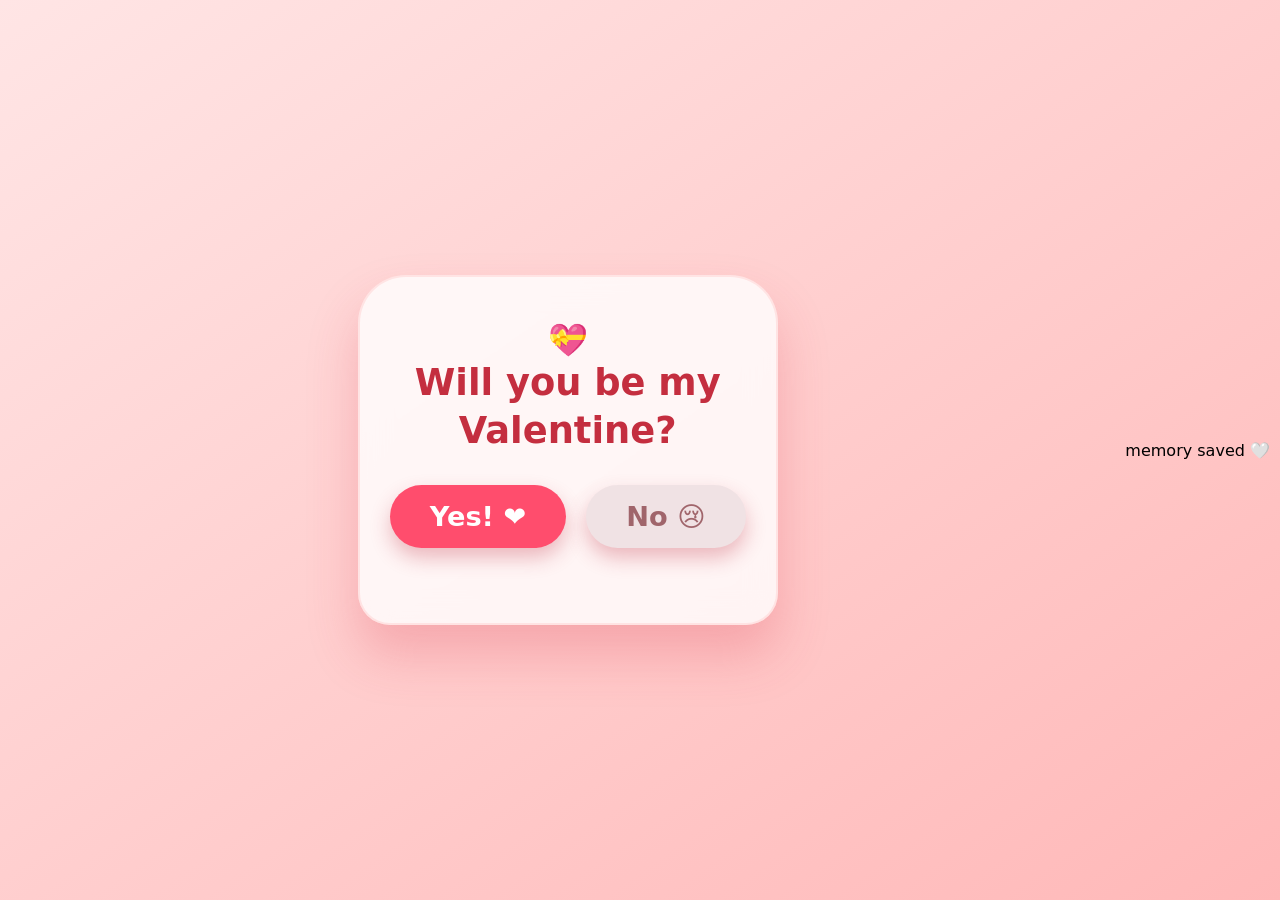
==== commit 577cf19e: "change 2" ====
--- a/index.html
+++ b/index.html
@@ -1,857 +1,158 @@
 <!DOCTYPE html>
 <html lang="en">
 <head>
-<meta charset="UTF-8">
-<meta name="viewport" content="width=device-width, initial-scale=1.0, maximum-scale=1.0">
-<title>our memories 🤍</title>
-<link rel="preconnect" href="https://fonts.googleapis.com">
-<link href="https://fonts.googleapis.com/css2?family=Playfair+Display:ital,wght@0,400;0,600;1,400&family=DM+Sans:wght@300;400;500&display=swap" rel="stylesheet">
-<style>
-*{margin:0;padding:0;box-sizing:border-box;}
-
-:root{
-  --rose:#c9485b;
-  --rose-light:#f7dde0;
-  --rose-deep:#8b2635;
-  --cream:#fdf6f0;
-  --warm:#f5ebe0;
-  --text:#2d1f24;
-  --muted:#9a7880;
-  --card:#fffaf8;
-  --border:rgba(201,72,91,0.15);
-  --shadow:rgba(139,38,53,0.12);
-}
-
-body{
-  font-family:'DM Sans',sans-serif;
-  background:var(--cream);
-  min-height:100vh;
-  color:var(--text);
-  overflow-x:hidden;
-}
-
-/* ── floating petals ── */
-.petal{
-  position:fixed;pointer-events:none;z-index:0;
-  font-size:1.1rem;opacity:0;
-  animation:fall linear infinite;
-}
-@keyframes fall{
-  0%{transform:translateY(-20px) rotate(0deg);opacity:0.7;}
-  100%{transform:translateY(100vh) rotate(360deg);opacity:0;}
-}
-
-/* ── screen system ── */
-.screen{
-  display:none;min-height:100vh;
-  position:relative;z-index:1;
-}
-.screen.show{display:flex;flex-direction:column;}
-
-/* ══════════════════════════════
-   PIN LOCK SCREEN
-══════════════════════════════ */
-#lock{
-  background:linear-gradient(160deg,#1a0a0e 0%,#2d1218 50%,#1a0a0e 100%);
-  align-items:center;justify-content:center;
-  padding:40px 24px;
-}
-
-.lock-glow{
-  position:absolute;top:50%;left:50%;
-  transform:translate(-50%,-50%);
-  width:340px;height:340px;
-  background:radial-gradient(circle,rgba(201,72,91,0.15) 0%,transparent 70%);
-  pointer-events:none;
-}
-
-.lock-inner{
-  text-align:center;
-  position:relative;z-index:2;
-  max-width:320px;width:100%;
-}
-
-.lock-logo{
-  font-size:3rem;margin-bottom:8px;
-  animation:heartbeat 2s ease-in-out infinite;
-}
-@keyframes heartbeat{
-  0%,100%{transform:scale(1);}
-  50%{transform:scale(1.08);}
-}
-
-.lock-title{
-  font-family:'Playfair Display',serif;
-  font-size:1.6rem;color:#f7dde0;
-  margin-bottom:4px;letter-spacing:0.5px;
-}
-.lock-sub{
-  font-size:0.85rem;color:rgba(247,221,224,0.5);
-  margin-bottom:40px;letter-spacing:2px;text-transform:uppercase;
-}
-
-/* dots */
-.pin-dots{
-  display:flex;gap:14px;justify-content:center;
-  margin-bottom:36px;
-}
-.pin-dot{
-  width:14px;height:14px;border-radius:50%;
-  border:2px solid rgba(201,72,91,0.5);
-  transition:all 0.2s;
-}
-.pin-dot.filled{
-  background:var(--rose);
-  border-color:var(--rose);
-  box-shadow:0 0 10px rgba(201,72,91,0.5);
-}
-.pin-dot.error{background:#c0392b;border-color:#c0392b;}
-.pin-dot.success{background:#27ae60;border-color:#27ae60;}
-
-/* keypad */
-.keypad{
-  display:grid;grid-template-columns:repeat(3,1fr);
-  gap:12px;max-width:260px;margin:0 auto 20px;
-}
-.key{
-  height:64px;border:none;border-radius:50%;
-  background:rgba(255,255,255,0.07);
-  color:#f7dde0;font-size:1.4rem;font-weight:500;
-  cursor:pointer;transition:all 0.15s;
-  font-family:'DM Sans',sans-serif;
-  position:relative;overflow:hidden;
-}
-.key::after{
-  content:'';position:absolute;inset:0;border-radius:50%;
-  background:rgba(201,72,91,0);transition:background 0.3s;
-}
-.key:active::after{background:rgba(201,72,91,0.25);}
-.key:active{transform:scale(0.93);}
-.key.del{color:rgba(247,221,224,0.6);font-size:1.1rem;}
-
-.pin-hint{
-  font-size:0.8rem;color:rgba(247,221,224,0.3);
-  margin-top:8px;letter-spacing:1px;
-}
-
-.pin-shake{animation:shake 0.5s ease;}
-@keyframes shake{
-  0%,100%{transform:translateX(0);}
-  20%{transform:translateX(-10px);}
-  40%{transform:translateX(10px);}
-  60%{transform:translateX(-8px);}
-  80%{transform:translateX(8px);}
-}
-
-/* ══════════════════════════════
-   HOME SCREEN
-══════════════════════════════ */
-#home{
-  background:var(--cream);
-  padding:0 0 100px;
-}
-
-.home-hero{
-  background:linear-gradient(160deg,#2d1218 0%,#1a0a0e 100%);
-  padding:52px 24px 80px;
-  position:relative;overflow:hidden;
-}
-.hero-blur{
-  position:absolute;bottom:-60px;left:50%;transform:translateX(-50%);
-  width:280px;height:120px;
-  background:var(--cream);border-radius:50%;
-  filter:blur(0px);
-}
-.hero-top{
-  display:flex;align-items:center;justify-content:space-between;
-  margin-bottom:32px;
-}
-.hero-date{
-  font-size:0.78rem;color:rgba(247,221,224,0.5);
-  letter-spacing:2px;text-transform:uppercase;
-}
-.hero-lock-btn{
-  width:36px;height:36px;border-radius:50%;border:none;
-  background:rgba(255,255,255,0.08);color:rgba(247,221,224,0.6);
-  cursor:pointer;font-size:1rem;display:flex;align-items:center;justify-content:center;
-}
-.hero-title{
-  font-family:'Playfair Display',serif;
-  font-size:2.2rem;color:#f7dde0;line-height:1.25;
-  margin-bottom:6px;
-}
-.hero-title em{color:var(--rose);font-style:italic;}
-.hero-sub{
-  font-size:0.9rem;color:rgba(247,221,224,0.5);
-  line-height:1.6;
-}
-
-/* stats row */
-.stats-row{
-  display:flex;gap:1px;
-  background:rgba(255,255,255,0.05);
-  border-radius:0;
-  margin-top:32px;
-}
-.stat{
-  flex:1;text-align:center;
-  padding:14px 8px;
-}
-.stat-n{
-  font-size:1.5rem;font-weight:600;color:#f7dde0;
-  font-family:'Playfair Display',serif;
-}
-.stat-l{font-size:0.72rem;color:rgba(247,221,224,0.4);letter-spacing:1.5px;text-transform:uppercase;margin-top:2px;}
-
-/* sections */
-.section-label{
-  font-size:0.72rem;letter-spacing:2.5px;text-transform:uppercase;
-  color:var(--muted);padding:28px 24px 14px;
-}
-
-/* nav cards */
-.nav-cards{
-  display:grid;grid-template-columns:1fr 1fr;
-  gap:12px;padding:0 16px;
-}
-.nav-card{
-  background:var(--card);
-  border-radius:24px;
-  padding:20px 16px 18px;
-  border:1px solid var(--border);
-  cursor:pointer;
-  transition:all 0.2s;
-  position:relative;overflow:hidden;
-}
-.nav-card::before{
-  content:'';position:absolute;
-  bottom:-20px;right:-20px;
-  width:70px;height:70px;border-radius:50%;
-  background:var(--rose-light);opacity:0.5;
-  transition:transform 0.3s;
-}
-.nav-card:active{transform:scale(0.97);background:#fff5f6;}
-.nav-card:active::before{transform:scale(1.4);}
-.nav-icon{font-size:1.8rem;margin-bottom:12px;display:block;}
-.nav-name{font-size:1.05rem;font-weight:500;color:var(--text);margin-bottom:3px;}
-.nav-desc{font-size:0.78rem;color:var(--muted);}
-
-/* wide card */
-.wide-card{
-  grid-column:1/-1;
-  display:flex;align-items:center;gap:16px;
-  padding:18px 20px;
-}
-.wide-card .nav-icon{font-size:2rem;margin-bottom:0;flex-shrink:0;}
-
-/* quote strip */
-.quote-strip{
-  margin:16px;
-  background:linear-gradient(135deg,#2d1218,#1a0a0e);
-  border-radius:20px;
-  padding:22px 20px;
-  position:relative;overflow:hidden;
-}
-.quote-strip::before{
-  content:'"';
-  position:absolute;top:-10px;left:10px;
-  font-family:'Playfair Display',serif;
-  font-size:6rem;color:rgba(201,72,91,0.15);
-  line-height:1;
-}
-.quote-text{
-  font-family:'Playfair Display',serif;
-  font-style:italic;font-size:1rem;
-  color:#f7dde0;line-height:1.65;position:relative;z-index:1;
-}
-.quote-author{
-  font-size:0.75rem;color:rgba(247,221,224,0.4);
-  margin-top:10px;letter-spacing:1.5px;text-transform:uppercase;
-}
-
-/* ══════════════════════════════
-   INNER SCREENS (shared header)
-══════════════════════════════ */
-.inner-header{
-  display:flex;align-items:center;gap:12px;
-  padding:52px 20px 20px;
-  position:sticky;top:0;z-index:10;
-  background:var(--cream);
-}
-.back-btn{
-  width:40px;height:40px;border-radius:50%;border:1px solid var(--border);
-  background:white;cursor:pointer;font-size:1.1rem;
-  display:flex;align-items:center;justify-content:center;
-  flex-shrink:0;transition:all 0.15s;
-}
-.back-btn:active{transform:scale(0.93);}
-.inner-header h2{
-  font-family:'Playfair Display',serif;
-  font-size:1.5rem;color:var(--text);
-}
-
-/* ══════════════════════════════
-   REASONS
-══════════════════════════════ */
-#reasons .body{padding:0 16px 100px;}
-
-.reasons-progress{
-  background:white;border:1px solid var(--border);
-  border-radius:16px;padding:16px 20px;
-  display:flex;align-items:center;gap:16px;
-  margin-bottom:20px;
-}
-.prog-bar{flex:1;height:6px;background:var(--rose-light);border-radius:3px;overflow:hidden;}
-.prog-fill{height:100%;background:var(--rose);border-radius:3px;transition:width 0.5s ease;}
-.prog-count{font-size:0.85rem;font-weight:500;color:var(--rose);white-space:nowrap;}
-
-.reason-list{display:flex;flex-direction:column;gap:10px;}
-.reason-item{
-  background:white;border-radius:18px;
-  border:1px solid var(--border);
-  padding:18px 20px;
-  display:flex;align-items:flex-start;gap:14px;
-  animation:slideIn 0.4s ease both;
-}
-@keyframes slideIn{
-  from{opacity:0;transform:translateY(16px);}
-  to{opacity:1;transform:translateY(0);}
-}
-.reason-num{
-  width:28px;height:28px;border-radius:50%;
-  background:var(--rose-light);color:var(--rose);
-  font-size:0.75rem;font-weight:600;
-  display:flex;align-items:center;justify-content:center;flex-shrink:0;
-  margin-top:1px;
-}
-.reason-text{font-size:0.95rem;line-height:1.55;color:var(--text);}
-
-.reveal-area{
-  position:fixed;bottom:0;left:0;right:0;
-  padding:16px 16px calc(16px + env(safe-area-inset-bottom));
-  background:linear-gradient(transparent,var(--cream) 30%);
-  display:flex;flex-direction:column;gap:8px;
-}
-.btn-primary{
-  border:none;border-radius:100px;
-  background:var(--rose);color:white;
-  font-size:0.95rem;font-weight:500;
-  padding:16px;cursor:pointer;
-  font-family:'DM Sans',sans-serif;
-  transition:all 0.15s;
-  box-shadow:0 4px 20px rgba(201,72,91,0.3);
-}
-.btn-primary:active{transform:scale(0.97);box-shadow:none;}
-.btn-primary:disabled{opacity:0.4;box-shadow:none;}
-.btn-ghost{
-  border:1px solid var(--border);border-radius:100px;
-  background:white;color:var(--rose);
-  font-size:0.9rem;font-weight:500;
-  padding:13px;cursor:pointer;
-  font-family:'DM Sans',sans-serif;
-  transition:all 0.15s;
-}
-.btn-ghost:active{transform:scale(0.97);}
-
-/* ══════════════════════════════
-   GAME
-══════════════════════════════ */
-#game .body{padding:0 16px 40px;}
-
-.game-card{
-  background:white;border-radius:24px;
-  border:1px solid var(--border);
-  padding:28px 24px;margin-bottom:16px;
-}
-.game-q-num{
-  font-size:0.72rem;letter-spacing:2px;text-transform:uppercase;
-  color:var(--muted);margin-bottom:10px;
-}
-.game-q{
-  font-family:'Playfair Display',serif;
-  font-size:1.3rem;line-height:1.45;color:var(--text);
-}
-.game-opts{display:flex;flex-direction:column;gap:8px;margin-top:20px;}
-.game-opt{
-  border:1px solid var(--border);border-radius:14px;
-  background:var(--cream);padding:14px 18px;
-  font-size:0.92rem;color:var(--text);cursor:pointer;
-  text-align:left;font-family:'DM Sans',sans-serif;
-  transition:all 0.15s;
-}
-.game-opt:active{transform:scale(0.98);}
-.game-opt.correct{background:#eafaf1;border-color:#27ae60;color:#1e8449;}
-.game-opt.wrong{background:#fdf2f2;border-color:#e74c3c;color:#c0392b;animation:shake 0.4s;}
-.game-opt:disabled{cursor:default;}
-
-.game-progress-bar{
-  height:4px;background:var(--rose-light);border-radius:2px;
-  margin:0 16px 20px;overflow:hidden;
-}
-.game-progress-fill{height:100%;background:var(--rose);border-radius:2px;transition:width 0.5s;}
-
-.game-memory{
-  background:linear-gradient(135deg,#2d1218,#3d1520);
-  border-radius:20px;padding:24px;
-  display:none;margin-top:16px;
-}
-.game-memory.show{display:block;animation:slideIn 0.4s ease;}
-.memory-label{
-  font-size:0.7rem;letter-spacing:2px;color:rgba(247,221,224,0.4);
-  text-transform:uppercase;margin-bottom:10px;
-}
-.memory-text{
-  font-family:'Playfair Display',serif;
-  font-style:italic;font-size:1rem;
-  color:#f7dde0;line-height:1.65;
-}
-.memory-next{
-  margin-top:16px;border:none;border-radius:100px;
-  background:rgba(255,255,255,0.1);color:#f7dde0;
-  padding:12px 24px;cursor:pointer;font-family:'DM Sans',sans-serif;
-  font-size:0.88rem;transition:all 0.15s;
-}
-.memory-next:active{background:rgba(255,255,255,0.18);}
-
-.game-end{
-  text-align:center;padding:40px 20px;
-}
-.game-end-icon{font-size:3.5rem;margin-bottom:16px;}
-.game-end-title{
-  font-family:'Playfair Display',serif;
-  font-size:1.8rem;color:var(--text);margin-bottom:10px;
-}
-.game-end-text{color:var(--muted);font-size:0.95rem;line-height:1.6;}
-
-/* ══════════════════════════════
-   LETTERS
-══════════════════════════════ */
-#letters .body{padding:0 16px 40px;}
-
-.letter-cards{display:flex;flex-direction:column;gap:10px;}
-.letter-card{
-  background:white;border-radius:20px;
-  border:1px solid var(--border);
-  padding:20px;cursor:pointer;
-  display:flex;align-items:center;gap:16px;
-  transition:all 0.2s;
-}
-.letter-card:active{transform:scale(0.98);}
-.letter-card.opened{border-color:rgba(39,174,96,0.3);background:#f8fff9;}
-.letter-icon-wrap{
-  width:52px;height:52px;border-radius:16px;
-  background:var(--rose-light);
-  display:flex;align-items:center;justify-content:center;
-  font-size:1.5rem;flex-shrink:0;
-}
-.letter-card.opened .letter-icon-wrap{background:#eafaf1;}
-.letter-info{flex:1;}
-.letter-name{font-size:1rem;font-weight:500;color:var(--text);margin-bottom:3px;}
-.letter-badge{
-  display:inline-block;font-size:0.7rem;letter-spacing:1px;
-  text-transform:uppercase;padding:3px 10px;border-radius:100px;
-  background:var(--rose-light);color:var(--rose);
-}
-.letter-card.opened .letter-badge{background:#eafaf1;color:#27ae60;}
-.letter-arrow{font-size:1.1rem;color:var(--muted);}
-
-/* letter modal */
-.modal-overlay{
-  position:fixed;inset:0;
-  background:rgba(0,0,0,0.5);
-  display:flex;align-items:flex-end;
-  z-index:100;
-  opacity:0;pointer-events:none;
-  transition:opacity 0.3s;
-}
-.modal-overlay.show{opacity:1;pointer-events:all;}
-.modal-sheet{
-  background:var(--cream);
-  border-radius:28px 28px 0 0;
-  padding:12px 24px 48px;
-  max-height:80vh;overflow-y:auto;
-  width:100%;
-  transform:translateY(100%);
-  transition:transform 0.35s cubic-bezier(0.32,0.72,0,1);
-}
-.modal-overlay.show .modal-sheet{transform:translateY(0);}
-.modal-handle{
-  width:40px;height:4px;border-radius:2px;
-  background:rgba(0,0,0,0.15);margin:0 auto 20px;
-}
-.modal-title{
-  font-family:'Playfair Display',serif;
-  font-size:1.5rem;color:var(--text);
-  margin-bottom:20px;
-}
-.modal-body{
-  font-size:0.95rem;line-height:1.85;color:var(--text);
-}
-.modal-body p{margin-bottom:14px;}
-.modal-close{
-  position:absolute;top:16px;right:20px;
-  width:36px;height:36px;border-radius:50%;
-  border:1px solid var(--border);background:white;
-  cursor:pointer;font-size:1.1rem;
-  display:flex;align-items:center;justify-content:center;
-}
-
-/* ══════════════════════════════
-   GALLERY
-══════════════════════════════ */
-#gallery .body{padding:0 16px 40px;}
-
-.gallery-grid{
-  display:grid;grid-template-columns:1fr 1fr;
-  gap:10px;
-}
-.gal-item{
-  border-radius:20px;overflow:hidden;
-  position:relative;cursor:pointer;
-  aspect-ratio:1/1;
-  background:var(--rose-light);
-}
-.gal-item img{
-  width:100%;height:100%;object-fit:cover;
-  transition:transform 0.3s;display:block;
-}
-.gal-item:active img{transform:scale(1.04);}
-.gal-caption{
-  position:absolute;bottom:0;left:0;right:0;
-  background:linear-gradient(transparent,rgba(29,8,14,0.75));
-  padding:20px 12px 12px;
-  font-size:0.78rem;color:rgba(255,255,255,0.9);
-  font-weight:500;
-}
-.gal-item.wide{grid-column:1/-1;aspect-ratio:16/8;}
-
-/* lightbox */
-.lightbox-overlay{
-  position:fixed;inset:0;
-  background:rgba(0,0,0,0.92);
-  display:flex;flex-direction:column;
-  align-items:center;justify-content:center;
-  z-index:200;
-  opacity:0;pointer-events:none;
-  transition:opacity 0.3s;
-}
-.lightbox-overlay.show{opacity:1;pointer-events:all;}
-.lightbox-overlay img{
-  max-width:90%;max-height:70vh;
-  border-radius:16px;object-fit:contain;
-  transform:scale(0.9);transition:transform 0.3s;
-}
-.lightbox-overlay.show img{transform:scale(1);}
-.lightbox-cap{
-  color:rgba(255,255,255,0.7);font-size:0.9rem;
-  margin-top:16px;
-}
-.lightbox-close{
-  position:absolute;top:20px;right:20px;
-  width:40px;height:40px;border-radius:50%;
-  background:rgba(255,255,255,0.1);border:none;
-  color:white;font-size:1.3rem;cursor:pointer;
-}
-
-/* ══════════════════════════════
-   ADD MEMORY
-══════════════════════════════ */
-#add .body{padding:0 16px 40px;}
-
-.form-group{margin-bottom:18px;}
-.form-label{
-  display:block;font-size:0.78rem;letter-spacing:1.5px;
-  text-transform:uppercase;color:var(--muted);margin-bottom:8px;
-}
-.form-input,.form-textarea,.form-select{
-  width:100%;border:1px solid var(--border);border-radius:14px;
-  padding:14px 16px;font-size:0.95rem;
-  font-family:'DM Sans',sans-serif;
-  background:white;color:var(--text);outline:none;
-  transition:border-color 0.2s;
-  appearance:none;
-}
-.form-input:focus,.form-textarea:focus,.form-select:focus{border-color:var(--rose);}
-.form-textarea{resize:none;height:110px;line-height:1.55;}
-.form-select{background-image:url("data:image/svg+xml,%3Csvg width='10' height='6' viewBox='0 0 10 6' fill='none' xmlns='http://www.w3.org/2000/svg'%3E%3Cpath d='M1 1L5 5L9 1' stroke='%239a7880' stroke-width='1.5' stroke-linecap='round'/%3E%3C/svg%3E");background-repeat:no-repeat;background-position:right 16px center;}
-
-.upload-area{
-  border:2px dashed var(--border);border-radius:16px;
-  padding:28px 20px;text-align:center;cursor:pointer;
-  transition:all 0.2s;background:white;
-}
-.upload-area:active{border-color:var(--rose);background:var(--rose-light);}
-.upload-icon{font-size:2rem;margin-bottom:8px;}
-.upload-text{font-size:0.9rem;color:var(--muted);}
-
-.added-toast{
-  position:fixed;bottom:40px;left:50%;transform:translateX(-50%);
-  background:#1a0a0e;color:#f7dde0;
-  padding:14px 24px;border-radius:100px;
-  font-size:0.9rem;white-space:nowrap;
-  opacity:0;pointer-events:none;transition:opacity 0.3s;z-index:300;
-}
-.added-toast.show{opacity:1;}
-
-/* ══════════════════════════════
-   TIMELINE (memory vault)
-══════════════════════════════ */
-#vault .body{padding:0 16px 40px;}
-
-.timeline{position:relative;padding-left:24px;}
-.timeline::before{
-  content:'';position:absolute;left:7px;top:0;bottom:0;
-  width:2px;background:var(--border);
-}
-.tl-item{
-  position:relative;margin-bottom:24px;
-}
-.tl-dot{
-  position:absolute;left:-28px;top:16px;
-  width:16px;height:16px;border-radius:50%;
-  background:var(--rose);border:3px solid var(--cream);
-  box-shadow:0 0 0 2px var(--rose);
-}
-.tl-card{
-  background:white;border-radius:20px;
-  border:1px solid var(--border);
-  padding:18px 20px;cursor:pointer;
-  transition:all 0.15s;
-}
-.tl-card:active{transform:scale(0.98);}
-.tl-date{
-  font-size:0.72rem;letter-spacing:1.5px;color:var(--rose);
-  text-transform:uppercase;margin-bottom:6px;
-}
-.tl-title{font-size:1rem;font-weight:500;color:var(--text);margin-bottom:4px;}
-.tl-note{font-size:0.85rem;color:var(--muted);line-height:1.5;}
-.tl-tag{
-  display:inline-block;margin-top:10px;
-  padding:3px 10px;border-radius:100px;font-size:0.7rem;
-  background:var(--rose-light);color:var(--rose);
-}
-
-/* empty state */
-.empty-state{text-align:center;padding:60px 20px;}
-.empty-icon{font-size:3rem;margin-bottom:12px;opacity:0.5;}
-.empty-text{color:var(--muted);font-size:0.9rem;line-height:1.6;}
-</style>
+  <meta charset="UTF-8" />
+  <meta name="viewport" content="width=device-width, initial-scale=1.0, maximum-scale=1.0" />
+  <title>mon cœur 🤍</title>
+  <link rel="preconnect" href="https://fonts.googleapis.com" />
+  <link href="https://fonts.googleapis.com/css2?family=Playfair+Display:ital,wght@0,400;0,600;1,400&family=DM+Sans:wght@300;400;500&display=swap" rel="stylesheet" />
+  <link rel="stylesheet" href="styles.css" />
 </head>
 <body>
 
-<!-- floating petals spawned by JS -->
-
-<!-- ════════════════ PIN LOCK ════════════════ -->
-<div id="lock" class="screen show">
-  <div class="lock-glow"></div>
-  <div class="lock-inner">
-    <div class="lock-logo">🤍</div>
-    <div class="lock-title">our memories</div>
-    <div class="lock-sub">just the two of us</div>
-    <div class="pin-dots" id="pinDots">
-      <div class="pin-dot"></div>
-      <div class="pin-dot"></div>
-      <div class="pin-dot"></div>
-      <div class="pin-dot"></div>
-      <div class="pin-dot"></div>
-      <div class="pin-dot"></div>
-    </div>
-    <div class="keypad" id="keypad">
-      <button class="key" data-k="1">1</button>
-      <button class="key" data-k="2">2</button>
-      <button class="key" data-k="3">3</button>
-      <button class="key" data-k="4">4</button>
-      <button class="key" data-k="5">5</button>
-      <button class="key" data-k="6">6</button>
-      <button class="key" data-k="7">7</button>
-      <button class="key" data-k="8">8</button>
-      <button class="key" data-k="9">9</button>
-      <button class="key" data-k=""></button>
-      <button class="key" data-k="0">0</button>
-      <button class="key del" id="delKey">⌫</button>
-    </div>
-    <div class="pin-hint" id="pinHint">enter your 6-digit code</div>
-  </div>
-</div>
-
-<!-- ════════════════ HOME ════════════════ -->
-<div id="home" class="screen">
-  <div class="home-hero">
-    <div class="hero-blur"></div>
-    <div class="hero-top">
-      <div class="hero-date" id="heroDate"></div>
-      <button class="hero-lock-btn" onclick="lockApp()">🔒</button>
-    </div>
-    <div class="hero-title">mon <em>cœur</em>,<br>welcome back 🤍</div>
-    <div class="hero-sub">every day with you is a memory worth keeping.</div>
-    <div class="stats-row">
-      <div class="stat"><div class="stat-n" id="statDays">—</div><div class="stat-l">days together</div></div>
-      <div class="stat"><div class="stat-n" id="statMems">0</div><div class="stat-l">memories</div></div>
-      <div class="stat"><div class="stat-n">∞</div><div class="stat-l">love left</div></div>
-    </div>
-  </div>
-
-  <div class="section-label">explore</div>
-  <div class="nav-cards">
-    <div class="nav-card" onclick="go('reasons')">
-      <span class="nav-icon">🥰</span>
-      <div class="nav-name">14 reasons</div>
-      <div class="nav-desc">why you're everything</div>
-    </div>
-    <div class="nav-card" onclick="go('game')">
-      <span class="nav-icon">🗺️</span>
-      <div class="nav-name">memory game</div>
-      <div class="nav-desc">our little adventure</div>
-    </div>
-    <div class="nav-card" onclick="go('letters')">
-      <span class="nav-icon">💌</span>
-      <div class="nav-name">open when…</div>
-      <div class="nav-desc">5 letters for you</div>
-    </div>
-    <div class="nav-card" onclick="go('gallery')">
-      <span class="nav-icon">📸</span>
-      <div class="nav-name">gallery</div>
-      <div class="nav-desc">your smile</div>
-    </div>
-    <div class="nav-card wide-card" onclick="go('vault')">
-      <span class="nav-icon">✨</span>
-      <div><div class="nav-name">memory vault</div><div class="nav-desc">our story, moment by moment</div></div>
-    </div>
-    <div class="nav-card wide-card" onclick="go('add')">
-      <span class="nav-icon">＋</span>
-      <div><div class="nav-name">add a memory</div><div class="nav-desc">capture a new moment</div></div>
-    </div>
-  </div>
-
-  <div class="quote-strip">
-    <div class="quote-text" id="quoteText">You are my today and all of my tomorrows.</div>
-    <div class="quote-author">— for you, always</div>
-  </div>
-</div>
-
-<!-- ════════════════ REASONS ════════════════ -->
-<div id="reasons" class="screen">
-  <div class="inner-header">
-    <button class="back-btn" onclick="go('home')">←</button>
-    <h2>14 reasons</h2>
-  </div>
-  <div class="body">
-    <div class="reasons-progress">
-      <div class="prog-bar"><div class="prog-fill" id="progFill" style="width:7%"></div></div>
-      <div class="prog-count" id="progCount">1 / 14</div>
-    </div>
-    <div class="reason-list" id="reasonList"></div>
-  </div>
-  <div class="reveal-area">
-    <button class="btn-primary" id="revealBtn" onclick="revealReason()">reveal next ✨</button>
-    <button class="btn-ghost" id="revealAllBtn" onclick="revealAll()" style="display:none">reveal all</button>
-  </div>
-</div>
-
-<!-- ════════════════ GAME ════════════════ -->
-<div id="game" class="screen">
-  <div class="inner-header">
-    <button class="back-btn" onclick="go('home')">←</button>
-    <h2>memory game</h2>
-  </div>
-  <div class="body">
-    <div class="game-progress-bar"><div class="game-progress-fill" id="gameProg" style="width:0%"></div></div>
+<!-- ====== VALENTINE QUESTION PAGE ====== -->
+<div id="pageValentine" class="page active">
+  <div class="valentine-question">
+    <h1>💝</h1>
+    <div class="big-question">Will you be my Valentine?</div>
+    <div class="button-pair">
+      <button class="yes-btn" id="yesValentine">Yes! ❤️</button>
+      <button class="no-btn" id="noValentine">No 😢</button>
+    </div>
+    <div class="sad-face" id="sadFaceArea"></div>
+  </div>
+</div>
+
+<!-- ====== HUB PAGE ====== -->
+<div id="pageHub" class="page">
+  <div class="nav-row">
+    <button class="back-btn" id="backFromHubToQuestion">← back</button>
+    <span class="hub-icon">💕</span>
+  </div>
+  <h2>our little world</h2>
+  <div class="subtitle">every moment with you is a treasure</div>
+
+  <!-- photo strip -->
+  <div class="photo-strip">
+    <img class="hub-photo" src="images/ohima (1).jpeg" alt="us" />
+    <img class="hub-photo" src="images/ohima (1).jpg" alt="us" />
+    <img class="hub-photo" src="images/ohima (2).jpeg" alt="us" />
+    <img class="hub-photo" src="images/ohima (3).jpg" alt="us" />
+    <img class="hub-photo" src="images/ohima (4).jpg" alt="us" />
+  </div>
+
+  <div class="hub-cards">
+    <div class="hub-card" data-page="reasons">
+      <span class="card-icon">🥰</span>
+      <div class="card-text"><h3>14 reasons</h3><p>why you're everything</p></div>
+    </div>
+    <div class="hub-card" data-page="surprise">
+      <span class="card-icon">🗺️</span>
+      <div class="card-text"><h3>memory game</h3><p>our little adventure</p></div>
+    </div>
+    <div class="hub-card" data-page="letters">
+      <span class="card-icon">💌</span>
+      <div class="card-text"><h3>open when…</h3><p>5 letters for you</p></div>
+    </div>
+    <div class="hub-card" data-page="gallery">
+      <span class="card-icon">📸</span>
+      <div class="card-text"><h3>gallery</h3><p>your smile</p></div>
+    </div>
+    <div class="hub-card" data-page="vault">
+      <span class="card-icon">✨</span>
+      <div class="card-text"><h3>memory vault</h3><p>our story, moment by moment</p></div>
+    </div>
+    <div class="hub-card" data-page="add">
+      <span class="card-icon">＋</span>
+      <div class="card-text"><h3>add a memory</h3><p>capture a new moment</p></div>
+    </div>
+  </div>
+</div>
+
+<!-- ====== 14 REASONS ====== -->
+<div id="pageReasons" class="page">
+  <div class="nav-row">
+    <button class="back-btn" data-back>←</button>
+    <h2 style="margin:0;">14 reasons</h2>
+  </div>
+  <div class="reasons-grid" id="reasonsGrid"></div>
+  <div class="counter" id="reasonCounter">1 / 14 revealed</div>
+  <button class="reveal-btn" id="revealOneMore">reveal one more ✨</button>
+  <button class="reveal-btn hidden" id="revealAllBtn" style="background:#b13e4b; margin-top:8px;">reveal all 💖</button>
+</div>
+
+<!-- ====== SURPRISE GAME ====== -->
+<div id="pageSurprise" class="page">
+  <div class="nav-row">
+    <button class="back-btn" data-back>←</button>
+    <h2 style="margin:0;">memory game</h2>
+  </div>
+  <div class="game-area">
     <div id="gameStart">
-      <div class="game-card" style="text-align:center;padding:40px 24px;">
-        <div style="font-size:2.5rem;margin-bottom:16px;">🗺️</div>
-        <div style="font-family:'Playfair Display',serif;font-size:1.3rem;color:var(--text);margin-bottom:8px;">ready for a tiny adventure?</div>
-        <div style="font-size:0.9rem;color:var(--muted);line-height:1.6;margin-bottom:28px;">answer questions about us and unlock memories along the way</div>
-        <button class="btn-primary" onclick="startGame()">let's go →</button>
-      </div>
-    </div>
-    <div id="gamePlay" style="display:none">
-      <div class="game-card">
-        <div class="game-q-num" id="gameQNum">question 1 of 4</div>
-        <div class="game-q" id="gameQ"></div>
-        <div class="game-opts" id="gameOpts"></div>
-      </div>
-      <div class="game-memory" id="gameMemory">
-        <div class="memory-label">memory unlocked</div>
-        <div class="memory-text" id="memoryText"></div>
-        <button class="memory-next" onclick="nextQuestion()">continue →</button>
-      </div>
-    </div>
-    <div id="gameEnd" style="display:none">
-      <div class="game-end">
-        <div class="game-end-icon">🎉</div>
-        <div class="game-end-title">you did it!</div>
-        <div class="game-end-text">our story keeps growing, and I can't wait for every next chapter with you.</div>
-        <br>
-        <button class="btn-primary" onclick="resetGame()">play again</button>
-      </div>
-    </div>
-  </div>
-</div>
-
-<!-- ════════════════ LETTERS ════════════════ -->
-<div id="letters" class="screen">
-  <div class="inner-header">
-    <button class="back-btn" onclick="go('home')">←</button>
-    <h2>open when…</h2>
-  </div>
-  <div class="body">
-    <div class="letter-cards" id="letterCards"></div>
-  </div>
-</div>
-
-<!-- letter modal -->
-<div class="modal-overlay" id="letterModal" onclick="closeModal(event)">
-  <div class="modal-sheet" style="position:relative">
-    <button class="modal-close" onclick="closeLetterModal()">×</button>
-    <div class="modal-handle"></div>
-    <div class="modal-title" id="modalTitle"></div>
-    <div class="modal-body" id="modalBody"></div>
-  </div>
-</div>
-
-<!-- ════════════════ GALLERY ════════════════ -->
-<div id="gallery" class="screen">
-  <div class="inner-header">
-    <button class="back-btn" onclick="go('home')">←</button>
-    <h2>your smile</h2>
-  </div>
-  <div class="body">
-    <div class="gallery-grid" id="galleryGrid"></div>
-  </div>
-</div>
-
-<!-- lightbox -->
-<div class="lightbox-overlay" id="lightbox" onclick="closeLightbox()">
-  <button class="lightbox-close" onclick="closeLightbox()">×</button>
-  <img id="lbImg" src="" alt="">
-  <div class="lightbox-cap" id="lbCap"></div>
-</div>
-
-<!-- ════════════════ VAULT ════════════════ -->
-<div id="vault" class="screen">
-  <div class="inner-header">
-    <button class="back-btn" onclick="go('home')">←</button>
-    <h2>memory vault</h2>
-  </div>
-  <div class="body">
-    <div class="timeline" id="timeline"></div>
-  </div>
-</div>
-
-<!-- ════════════════ ADD MEMORY ════════════════ -->
-<div id="add" class="screen">
-  <div class="inner-header">
-    <button class="back-btn" onclick="go('home')">←</button>
-    <h2>add a memory</h2>
-  </div>
-  <div class="body">
+      <div style="font-size:2.5rem; margin:20px 0;">🗺️</div>
+      <p style="font-size:1.2rem; color:#b3434f;">ready for a tiny adventure?</p>
+      <p style="color:#ac7b81; margin:10px 0 20px;">answer questions about us and unlock memories</p>
+      <button class="reveal-btn" id="startGameBtn">let's go →</button>
+    </div>
+    <div id="gamePlay" class="hidden">
+      <div id="questionBox" style="font-size:1.5rem; font-weight:600; color:#b13e4b; margin:20px 0 10px;"></div>
+      <div class="options-box" id="optionsBox"></div>
+      <div id="gameProgress" style="color:#b85763; margin-top:10px;">question 1 of 4</div>
+    </div>
+    <div id="gameEnd" class="hidden">
+      <div style="font-size:3.5rem;">🎉</div>
+      <h2 style="margin:10px 0;">you did it!</h2>
+      <p style="color:#b85763;">our story keeps growing, and I can't wait for every next chapter with you.</p>
+      <button class="reveal-btn" onclick="location.reload()">play again</button>
+    </div>
+  </div>
+</div>
+
+<!-- ====== OPEN WHEN LETTERS ====== -->
+<div id="pageLetters" class="page">
+  <div class="nav-row">
+    <button class="back-btn" data-back>←</button>
+    <h2 style="margin:0;">open when…</h2>
+  </div>
+  <div class="letters-board" id="lettersBoard"></div>
+  <div id="letterDisplay" class="letter-content-pop hidden">
+    <button class="close-letter" id="closeLetterBtn">×</button>
+    <div id="letterText"></div>
+  </div>
+</div>
+
+<!-- ====== GALLERY ====== -->
+<div id="pageGallery" class="page">
+  <div class="nav-row">
+    <button class="back-btn" data-back>←</button>
+    <h2 style="margin:0;">your smile</h2>
+  </div>
+  <div class="gallery-grid" id="galleryGrid"></div>
+</div>
+
+<!-- ====== MEMORY VAULT ====== -->
+<div id="pageVault" class="page" style="display:none;"> <!-- hidden, will be shown via JS -->
+  <div class="nav-row">
+    <button class="back-btn" data-back>←</button>
+    <h2 style="margin:0;">memory vault</h2>
+  </div>
+  <div id="vaultContent"></div>
+</div>
+
+<!-- ====== ADD MEMORY ====== -->
+<div id="pageAdd" class="page" style="display:none;">
+  <div class="nav-row">
+    <button class="back-btn" data-back>←</button>
+    <h2 style="margin:0;">add a memory</h2>
+  </div>
+  <div style="margin-top:10px;">
     <div class="form-group">
       <label class="form-label">title</label>
-      <input class="form-input" id="memTitle" placeholder="what do you want to call this memory?" maxlength="60">
+      <input class="form-input" id="memTitle" placeholder="what do you want to call this memory?" maxlength="60" />
     </div>
     <div class="form-group">
       <label class="form-label">date</label>
-      <input class="form-input" id="memDate" type="date">
+      <input class="form-input" id="memDate" type="date" />
     </div>
     <div class="form-group">
       <label class="form-label">category</label>
@@ -868,380 +169,38 @@
       <label class="form-label">what happened?</label>
       <textarea class="form-textarea" id="memNote" placeholder="describe the moment…"></textarea>
     </div>
-    <button class="btn-primary" onclick="saveMemory()">save this memory 🤍</button>
-  </div>
-</div>
-
+    <!-- NEW: image upload -->
+    <div class="form-group">
+      <label class="form-label">photo (optional)</label>
+      <input type="file" id="memImage" accept="image/*" class="form-input" style="padding:8px;" />
+      <div id="imagePreview" style="margin-top:8px; display:none;">
+        <img id="previewImg" style="max-width:100%; max-height:150px; border-radius:12px; border:2px solid var(--border);" />
+      </div>
+    </div>
+    <button class="reveal-btn" id="saveMemoryBtn" style="margin-top:0;">save this memory 🤍</button>
+  </div>
+</div>
+
+<!-- ====== MESSAGE OVERLAY (used for game & letters) ====== -->
+<div id="messageOverlay" class="message-overlay">
+  <div class="message-card">
+    <button class="close-message-btn" id="closeMessageBtn">×</button>
+    <div class="message-emoji" id="messageEmoji">💌</div>
+    <div class="message-text" id="messageContent"></div>
+    <div class="message-hint" id="messageHint"></div>
+  </div>
+</div>
+
+<!-- ====== LIGHTBOX (gallery) ====== -->
+<div id="lightbox" class="lightbox hidden" onclick="closeLightbox()">
+  <img id="expandedImg" src="" alt="expanded" />
+  <div id="caption" style="color:white; margin-top:16px; font-size:1.4rem;"></div>
+</div>
+
+<!-- ====== TOAST ====== -->
 <div class="added-toast" id="toast">memory saved 🤍</div>
 
-<script>
-// ══════════════════════════════
-// CONFIG — change PIN here
-// ══════════════════════════════
-const CORRECT_PIN = '052021'; // 🔒 your anniversary: May 04 2021 → try "050421" or set yours
-
-const ANNIVERSARY = new Date('2021-05-04');
-
-// ── Screens ──
-const screens = {};
-document.querySelectorAll('.screen').forEach(s => screens[s.id] = s);
-
-function go(id){
-  Object.values(screens).forEach(s => s.classList.remove('show'));
-  screens[id].classList.add('show');
-  window.scrollTo(0,0);
-  if(id === 'vault') renderVault();
-  if(id === 'home') updateStats();
-}
-
-// ── PIN lock ──
-let pin = '';
-function lockApp(){ pin=''; updateDots(); go('lock'); }
-
-document.querySelectorAll('.key[data-k]').forEach(k => {
-  if(k.id === 'delKey') return;
-  k.addEventListener('click', () => pressKey(k.dataset.k));
-});
-document.getElementById('delKey').addEventListener('click', () => {
-  pin = pin.slice(0,-1);
-  updateDots();
-});
-
-function pressKey(d){
-  if(d === '' || pin.length >= 6) return;
-  pin += d;
-  updateDots();
-  if(pin.length === 6) setTimeout(checkPin, 120);
-}
-
-function updateDots(){
-  document.querySelectorAll('.pin-dot').forEach((dot, i) => {
-    dot.classList.toggle('filled', i < pin.length);
-    dot.classList.remove('error','success');
-  });
-}
-
-function checkPin(){
-  const dots = document.querySelectorAll('.pin-dot');
-  if(pin === CORRECT_PIN){
-    dots.forEach(d => d.classList.add('success'));
-    setTimeout(() => { go('home'); updateStats(); spawnPetals(); }, 400);
-  } else {
-    dots.forEach(d => d.classList.add('error'));
-    document.getElementById('pinDots').classList.add('pin-shake');
-    document.getElementById('pinHint').textContent = 'wrong code — try again';
-    setTimeout(() => {
-      pin = '';
-      updateDots();
-      document.getElementById('pinDots').classList.remove('pin-shake');
-      document.getElementById('pinHint').textContent = 'enter your 6-digit code';
-    }, 800);
-  }
-}
-
-// ── Stats ──
-function updateStats(){
-  const now = new Date();
-  const diff = Math.floor((now - ANNIVERSARY) / 86400000);
-  document.getElementById('statDays').textContent = diff.toLocaleString();
-  const mems = getMemories();
-  document.getElementById('statMems').textContent = mems.length;
-  document.getElementById('heroDate').textContent = now.toLocaleDateString('en-US',{month:'long',day:'numeric',year:'numeric'});
-}
-
-// ── Reasons ──
-const reasonsList = [
-  "the way you smile at me",
-  "the way you talk to me",
-  "you still laugh at my jokes",
-  "you are constantly trying to learn new things",
-  "your eyes when you talk about your dreams",
-  "the way you call me babe",
-  "you are really intellectual",
-  "you make everyday feel like Valentine's Day",
-  "the way you hold my hand",
-  "you always pray for me",
-  "your strength when things are hard",
-  "the cute faces you make",
-  "you chose me back",
-  "you are you, and that's everything I love"
-];
-
-let revealedCount = 1;
-
-function renderReasons(){
-  const list = document.getElementById('reasonList');
-  list.innerHTML = '';
-  for(let i = 0; i < revealedCount; i++){
-    const div = document.createElement('div');
-    div.className = 'reason-item';
-    div.style.animationDelay = (i * 0.04) + 's';
-    div.innerHTML = `<div class="reason-num">${i+1}</div><div class="reason-text">${reasonsList[i]}</div>`;
-    list.appendChild(div);
-  }
-  const pct = Math.round(revealedCount/14*100);
-  document.getElementById('progFill').style.width = pct + '%';
-  document.getElementById('progCount').textContent = revealedCount + ' / 14';
-  const revBtn = document.getElementById('revealBtn');
-  const allBtn = document.getElementById('revealAllBtn');
-  if(revealedCount >= 14){ revBtn.disabled = true; revBtn.textContent = 'all revealed 💕'; }
-  if(revealedCount >= 7) allBtn.style.display = 'block';
-}
-
-function revealReason(){
-  if(revealedCount < 14){ revealedCount++; renderReasons(); }
-}
-function revealAll(){ revealedCount = 14; renderReasons(); }
-
-// init reasons
-renderReasons();
-
-// ── Game ──
-const questions = [
-  {q:"where did we first connect?",opts:["your house","that party","online","my shop"],correct:3,memory:"you were showing your 32… lol. First time I ever saw an angel ✨"},
-  {q:"what couldn't you finish on our first date?",opts:["the cake","the parfait","the doughnuts","me"],correct:1,memory:"Like how can you get filled from drinking chilled yoghurt… 😂"},
-  {q:"how much do you think I love you?",opts:["you don't love me","about 50%","maybe 80%","so much"],correct:3,memory:"Every second with you feels like a lifetime. My love for you is measured in eternities. I LOVE YOU MON CŒUR ❤"},
-  {q:"when is our anniversary?",opts:["june 05 2021","may 04 2021","july 25 2021","september 22 2021"],correct:1,memory:"I think it was the Sunday evening I called you and then asked you out 🥺"}
-];
-let qIdx = 0, answered = false;
-
-function startGame(){
-  qIdx = 0;
-  document.getElementById('gameStart').style.display = 'none';
-  document.getElementById('gamePlay').style.display = 'block';
-  renderQuestion();
-}
-
-function renderQuestion(){
-  if(qIdx >= questions.length){ showGameEnd(); return; }
-  const q = questions[qIdx];
-  document.getElementById('gameProg').style.width = (qIdx/questions.length*100)+'%';
-  document.getElementById('gameQNum').textContent = 'question '+(qIdx+1)+' of '+questions.length;
-  document.getElementById('gameQ').textContent = q.q;
-  const opts = document.getElementById('gameOpts');
-  opts.innerHTML = '';
-  answered = false;
-  document.getElementById('gameMemory').classList.remove('show');
-  q.opts.forEach((o,i) => {
-    const btn = document.createElement('button');
-    btn.className = 'game-opt';
-    btn.textContent = o;
-    btn.onclick = () => answerQ(i, btn, q);
-    opts.appendChild(btn);
-  });
-}
-
-function answerQ(i, btn, q){
-  if(answered) return;
-  answered = true;
-  document.querySelectorAll('.game-opt').forEach(b => b.disabled = true);
-  if(i === q.correct){
-    btn.classList.add('correct');
-    document.getElementById('memoryText').textContent = q.memory;
-    document.getElementById('gameMemory').classList.add('show');
-  } else {
-    btn.classList.add('wrong');
-    setTimeout(() => {
-      btn.classList.remove('wrong');
-      answered = false;
-      document.querySelectorAll('.game-opt').forEach(b => b.disabled = false);
-    }, 600);
-  }
-}
-
-function nextQuestion(){
-  qIdx++;
-  renderQuestion();
-}
-
-function showGameEnd(){
-  document.getElementById('gamePlay').style.display = 'none';
-  document.getElementById('gameEnd').style.display = 'block';
-  document.getElementById('gameProg').style.width = '100%';
-}
-
-function resetGame(){
-  qIdx = 0;
-  document.getElementById('gameEnd').style.display = 'none';
-  document.getElementById('gamePlay').style.display = 'none';
-  document.getElementById('gameStart').style.display = 'block';
-  document.getElementById('gameProg').style.width = '0%';
-}
-
-// ── Letters ──
-const lettersData = [
-  {icon:'😢',label:'open when you miss me',content:`<p>My love,</p><p>If you're reading this, it means you feel that little ache in your chest that whispers my name.</p><p>Close your eyes for a second. Imagine my arms around you. Imagine the forehead kiss you always love. Imagine me saying softly, "I'm right here, mon cœur."</p><p>Distance doesn't change what we are. Silence doesn't weaken us. If you miss me, it only means what we share is real.</p><p>And I miss you too… always. 🤍</p>`},
-  {icon:'🌧️',label:'open when you have a bad day',content:`<p>Hey love,</p><p>First of all, breathe. Bad days visit and then they leave — they don't define you.</p><p>You are not your mistakes. You are the strongest, kindest soul I know. If today feels heavy, let me carry part of it.</p><p>Tomorrow will be softer. I promise. 🤍</p>`},
-  {icon:'🌟',label:'open when you need a pride reminder',content:`<p>Sometimes you forget how powerful you are.</p><p>I see your light, your effort, and the growth every single day. I am so proud of the person you are becoming — never shrink your glow for anyone.</p><p>The world is better with you fully in it. 🤍</p>`},
-  {icon:'🫶',label:'open when you need reassurance',content:`<p>Mon cœur,</p><p>If you ever doubt my love, let me be louder: I am here, fully and completely. You don't have to prove anything — you already have me.</p><p>I chose you. I choose you. I will keep choosing you.</p><p>I love you. 🤍</p>`},
-  {icon:'✨',label:'open when you feel grateful for us',content:`<p>My heart,</p><p>If you're reading this thinking about us, know that I am grateful for your laugh, your patience, your love, and the way you exist.</p><p>Thank you for choosing me. Thank you for being you.</p><p>I love you more than words know how to say. 🤍</p>`}
-];
-
-const openedLetters = new Set();
-
-function renderLetters(){
-  const container = document.getElementById('letterCards');
-  container.innerHTML = '';
-  lettersData.forEach((l,i) => {
-    const el = document.createElement('div');
-    el.className = 'letter-card' + (openedLetters.has(i) ? ' opened' : '');
-    el.innerHTML = `
-      <div class="letter-icon-wrap">${l.icon}</div>
-      <div class="letter-info">
-        <div class="letter-name">${l.label}</div>
-        <div class="letter-badge">${openedLetters.has(i) ? 'opened ❤️' : 'sealed'}</div>
-      </div>
-      <div class="letter-arrow">›</div>`;
-    el.onclick = () => openLetter(i);
-    container.appendChild(el);
-  });
-}
-
-function openLetter(i){
-  openedLetters.add(i);
-  renderLetters();
-  document.getElementById('modalTitle').textContent = lettersData[i].label;
-  document.getElementById('modalBody').innerHTML = lettersData[i].content;
-  document.getElementById('letterModal').classList.add('show');
-}
-
-function closeLetterModal(){
-  document.getElementById('letterModal').classList.remove('show');
-}
-
-function closeModal(e){
-  if(e.target.id === 'letterModal') closeLetterModal();
-}
-
-renderLetters();
-
-// ── Gallery ──
-const galleryImages = [
-  {src:'images/ohima (1).jpeg',cap:'you look like a queen'},
-  {src:'images/ohima (1).jpg',cap:'see teeth 😊'},
-  {src:'images/ohima (2).jpeg',cap:'picture 3'},
-  {src:'images/ohima (2).jpg',cap:'stupendous, in my opinion'},
-  {src:'images/ohima (3).jpg',cap:'hot kidd'},
-  {src:'images/ohima (4).jpg',cap:'lol'},
-  {src:'images/ohima (5).jpg',cap:'2022 I guess'},
-  {src:'images/ohima (6).jpg',cap:'corper weee'},
-  {src:'images/ohima (7).jpg',cap:'my love'},
-  {src:'images/ohima (8).jpg',cap:'I love you'},
-  {src:'images/ohima (9).jpg',cap:'remember this one'},
-  {src:'images/ohima.png',cap:'says it all'}
-];
-
-function renderGallery(){
-  const grid = document.getElementById('galleryGrid');
-  grid.innerHTML = '';
-  galleryImages.forEach((img, i) => {
-    const el = document.createElement('div');
-    el.className = 'gal-item' + (i === 0 ? ' wide' : '');
-    el.innerHTML = `<img src="${img.src}" alt="${img.cap}" loading="lazy"><div class="gal-caption">${img.cap}</div>`;
-    el.onclick = () => openLightbox(img.src, img.cap);
-    grid.appendChild(el);
-  });
-}
-
-function openLightbox(src, cap){
-  document.getElementById('lbImg').src = src;
-  document.getElementById('lbCap').textContent = cap;
-  document.getElementById('lightbox').classList.add('show');
-}
-function closeLightbox(){
-  document.getElementById('lightbox').classList.remove('show');
-}
-
-renderGallery();
-
-// ── Memory Vault (localStorage) ──
-function getMemories(){
-  return JSON.parse(localStorage.getItem('memories') || '[]');
-}
-function saveMemory(){
-  const title = document.getElementById('memTitle').value.trim();
-  const date = document.getElementById('memDate').value;
-  const note = document.getElementById('memNote').value.trim();
-  const tag = document.getElementById('memTag').value;
-  if(!title){ document.getElementById('memTitle').focus(); return; }
-  const mems = getMemories();
-  mems.unshift({title,date,note,tag,id:Date.now()});
-  localStorage.setItem('memories',JSON.stringify(mems));
-  document.getElementById('memTitle').value = '';
-  document.getElementById('memDate').value = '';
-  document.getElementById('memNote').value = '';
-  const t = document.getElementById('toast');
-  t.classList.add('show');
-  setTimeout(() => t.classList.remove('show'), 2200);
-  updateStats();
-}
-
-function renderVault(){
-  const mems = getMemories();
-  const tl = document.getElementById('timeline');
-  if(!mems.length){
-    tl.innerHTML = '<div class="empty-state"><div class="empty-icon">✨</div><div class="empty-text">no memories yet.<br>add your first one together.</div></div>';
-    return;
-  }
-  tl.innerHTML = '';
-  const tagEmoji = {date_night:'🌙',adventure:'🗺️',everyday:'☀️',milestone:'🎉',silly:'😄',first:'✨'};
-  mems.forEach(m => {
-    const el = document.createElement('div');
-    el.className = 'tl-item';
-    const emoji = tagEmoji[m.tag.replace(' ','_')] || '🤍';
-    el.innerHTML = `
-      <div class="tl-dot"></div>
-      <div class="tl-card">
-        <div class="tl-date">${m.date ? new Date(m.date+'T12:00').toLocaleDateString('en-US',{month:'long',day:'numeric',year:'numeric'}) : 'a special day'}</div>
-        <div class="tl-title">${m.title}</div>
-        ${m.note ? `<div class="tl-note">${m.note}</div>` : ''}
-        <div class="tl-tag">${emoji} ${m.tag}</div>
-      </div>`;
-    tl.appendChild(el);
-  });
-}
-
-// ── Quotes rotation ──
-const quotes = [
-  "You are my today and all of my tomorrows.",
-  "In all the world, there is no heart for me like yours.",
-  "I love you not only for what you are, but for what I am when I am with you.",
-  "You are the best thing that has ever been mine.",
-  "Every love story is beautiful, but ours is my favourite."
-];
-document.getElementById('quoteText').textContent = quotes[Math.floor(Math.random()*quotes.length)];
-
-// ── Petals ──
-function spawnPetals(){
-  const emojis = ['🌸','🌹','💕','✨','🤍','💗'];
-  for(let i = 0; i < 12; i++){
-    setTimeout(() => {
-      const p = document.createElement('div');
-      p.className = 'petal';
-      p.textContent = emojis[Math.floor(Math.random()*emojis.length)];
-      p.style.left = Math.random()*100 + 'vw';
-      p.style.animationDuration = (3 + Math.random()*4) + 's';
-      p.style.animationDelay = (Math.random()*2) + 's';
-      p.style.fontSize = (0.8 + Math.random()*0.8) + 'rem';
-      document.body.appendChild(p);
-      setTimeout(() => p.remove(), 7000);
-    }, i * 200);
-  }
-}
-
-// gentle ambient petal every 6s on home screen
-setInterval(() => {
-  if(screens.home.classList.contains('show')){
-    const p = document.createElement('div');
-    p.className = 'petal';
-    p.textContent = ['🌸','💕','✨','🤍'][Math.floor(Math.random()*4)];
-    p.style.left = Math.random()*100 + 'vw';
-    p.style.animationDuration = (5+Math.random()*3)+'s';
-    p.style.fontSize = '0.9rem';
-    document.body.appendChild(p);
-    setTimeout(() => p.remove(), 9000);
-  }
-}, 6000);
-</script>
+<script src="script.js"></script>
 </body>
 </html>
+
--- a/styles.css
+++ b/styles.css
@@ -0,0 +1,425 @@
+* {
+    margin: 0;
+    padding: 0;
+    box-sizing: border-box;
+    font-family: 'Segoe UI', 'Helvetica Neue', system-ui, -apple-system, sans-serif;
+}
+
+body {
+    min-height: 100vh;
+    background: linear-gradient(145deg, #ffe5e5 0%, #ffb8b8 100%);
+    display: flex;
+    align-items: center;
+    justify-content: center;
+    transition: background 0.4s;
+    padding: 10px;
+}
+
+/* main container – all pages slide like cards */
+.page {
+    display: none;
+    width: 100%;
+    max-width: 420px;
+    background: rgba(255, 255, 255, 0.8);
+    backdrop-filter: blur(15px);
+    -webkit-backdrop-filter: blur(15px);
+    border-radius: 48px 48px 32px 32px;
+    box-shadow: 0 30px 50px rgba(220, 60, 80, 0.25);
+    padding: 24px 20px 30px;
+    border: 2px solid rgba(255, 220, 220, 0.7);
+    transition: transform 0.3s ease, opacity 0.3s;
+    margin: 0 auto;
+}
+
+.page.active {
+    display: block;
+    animation: fadePop 0.4s cubic-bezier(0.175, 0.885, 0.32, 1.275);
+}
+
+@keyframes fadePop {
+    0% { opacity: 0.3; transform: scale(0.97); }
+    100% { opacity: 1; transform: scale(1); }
+}
+
+h1, h2 {
+    text-align: center;
+    color: #b13e4b;
+    font-weight: 600;
+    letter-spacing: -0.3px;
+}
+
+h2 { font-size: 1.9rem; margin-bottom: 12px; }
+.subtitle {
+    text-align: center;
+    color: #b85763;
+    margin-bottom: 24px;
+    font-weight: 300;
+    font-size: 1.1rem;
+}
+
+/* valentine question block */
+.valentine-question {
+    text-align: center;
+    padding: 20px 5px;
+}
+.big-question {
+    font-size: 2.3rem;
+    line-height: 1.3;
+    color: #c42e3f;
+    margin-bottom: 30px;
+    font-weight: 700;
+}
+.button-pair {
+    display: flex;
+    gap: 20px;
+    justify-content: center;
+    flex-wrap: wrap;
+}
+.yes-btn, .no-btn {
+    border: none;
+    padding: 16px 40px;
+    font-size: 1.7rem;
+    font-weight: bold;
+    border-radius: 60px;
+    background: white;
+    box-shadow: 0 10px 20px rgba(190, 40, 60, 0.3);
+    transition: all 0.2s;
+    min-width: 140px;
+    cursor: pointer;
+}
+.yes-btn {
+    background: #ff4d6d;
+    color: white;
+}
+.no-btn {
+    background: #f0e2e4;
+    color: #a0656b;
+    position: relative;
+}
+.no-btn:active {
+    transform: scale(0.95);
+}
+.sad-face {
+    font-size: 3.5rem;
+    margin-top: 25px;
+    color: #77505a;
+}
+
+/* back / navigation row */
+.nav-row {
+    display: flex;
+    align-items: center;
+    justify-content: space-between;
+    margin-bottom: 15px;
+}
+.back-btn {
+    background: none;
+    border: none;
+    font-size: 1.7rem;
+    color: #c06774;
+    font-weight: 500;
+    padding: 8px 10px 8px 0;
+    cursor: pointer;
+}
+.hub-icon {
+    font-size: 1.8rem;
+}
+
+/* photo strip (phone friendly) */
+.photo-strip {
+    display: flex;
+    gap: 8px;
+    overflow-x: auto;
+    padding: 12px 0 20px;
+    scrollbar-width: none;
+    -webkit-overflow-scrolling: touch;
+}
+.photo-strip::-webkit-scrollbar { display: none; }
+.hub-photo {
+    width: 110px;
+    height: 130px;
+    object-fit: cover;
+    border-radius: 28px;
+    border: 3px solid white;
+    box-shadow: 0 6px 12px rgba(0,0,0,0.1);
+    flex-shrink: 0;
+}
+
+/* hub cards */
+.hub-cards {
+    display: flex;
+    flex-direction: column;
+    gap: 15px;
+    margin: 10px 0;
+}
+.hub-card {
+    background: white;
+    border-radius: 30px;
+    padding: 20px 25px;
+    display: flex;
+    align-items: center;
+    gap: 18px;
+    box-shadow: 0 5px 12px rgba(170, 80, 90, 0.15);
+    border: 2px solid #ffe2e2;
+    cursor: pointer;
+    transition: all 0.2s;
+}
+.hub-card:active { transform: scale(0.99); background: #fff1f1; }
+.card-icon { font-size: 2.8rem; min-width: 60px; text-align: center; }
+.card-text h3 { font-size: 1.5rem; color: #b3434f; margin-bottom: 4px; }
+.card-text p { color: #ac7b81; font-size: 1rem; }
+
+/* 14 reasons grid */
+.reasons-grid {
+    display: grid;
+    grid-template-columns: 1fr 1fr;
+    gap: 12px;
+    margin: 20px 0 25px;
+    max-height: 55vh;
+    overflow-y: auto;
+    padding: 5px 5px 10px;
+}
+.reason-card {
+    background: white;
+    padding: 20px 12px;
+    border-radius: 28px;
+    font-size: 1rem;
+    text-align: center;
+    box-shadow: 0 4px 8px #ffd6dc;
+    border-left: 6px solid #ff7b8b;
+    font-weight: 500;
+    color: #5b3c41;
+}
+.counter {
+    text-align: center;
+    font-size: 1.3rem;
+    background: #ffeef0;
+    padding: 14px;
+    border-radius: 40px;
+}
+.reveal-btn, .action-btn {
+    background: #ff4d6d;
+    border: none;
+    color: white;
+    font-size: 1.3rem;
+    padding: 16px 25px;
+    border-radius: 50px;
+    width: 100%;
+    font-weight: 600;
+    cursor: pointer;
+    margin-top: 15px;
+    box-shadow: 0 6px 0 #b13e4b;
+    transition: 0.1s ease;
+}
+.reveal-btn:active { transform: translateY(4px); box-shadow: 0 2px 0 #b13e4b; }
+
+/* surprise game */
+.game-area { text-align: center; }
+.options-box {
+    display: flex;
+    flex-direction: column;
+    gap: 12px;
+    margin: 25px 0;
+}
+.option-btn {
+    background: white;
+    border: 2px solid #ffb3b3;
+    padding: 18px;
+    border-radius: 50px;
+    font-size: 1.2rem;
+    color: #9f525e;
+    font-weight: 500;
+    cursor: pointer;
+    transition: all 0.2s;
+}
+.option-btn:active { background: #ffe0e0; }
+.option-btn.correct-guess {
+    background: #d4edda;
+    border-color: #28a745;
+}
+.option-btn.wrong-guess {
+    background: #f8d7da;
+    border-color: #dc3545;
+    animation: shake 0.3s ease-in-out;
+}
+@keyframes shake {
+    0%, 100% { transform: translateX(0); }
+    25% { transform: translateX(-8px); }
+    75% { transform: translateX(8px); }
+}
+
+/* message overlay */
+.message-overlay {
+    display: none;
+    position: fixed;
+    top: 0; left: 0; width: 100%; height: 100%;
+    background: rgba(0,0,0,0.2);
+    backdrop-filter: blur(5px);
+    align-items: center;
+    justify-content: center;
+    z-index: 2000;
+}
+.message-overlay.active {
+    display: flex;
+}
+.message-card {
+    width: 90%;
+    max-width: 380px;
+    background: white;
+    border-radius: 60px;
+    padding: 30px 20px 30px;
+    border: 5px solid #ff8a9f;
+    box-shadow: 0 20px 30px rgba(180, 40, 60, 0.3);
+    text-align: center;
+    position: relative;
+    animation: popIn 0.3s cubic-bezier(0.175, 0.885, 0.32, 1.275);
+}
+@keyframes popIn {
+    0% { opacity: 0; transform: scale(0.8); }
+    100% { opacity: 1; transform: scale(1); }
+}
+.close-message-btn {
+    position: absolute;
+    top: 15px; right: 20px;
+    background: none;
+    border: none;
+    font-size: 2.8rem;
+    line-height: 1;
+    color: #ff7085;
+    cursor: pointer;
+    padding: 0 10px;
+}
+.message-emoji {
+    font-size: 3.5rem;
+    margin: 10px 0 5px;
+}
+.message-text {
+    font-size: 1.4rem;
+    color: #a14252;
+    padding: 15px 10px;
+    font-weight: 500;
+    word-break: break-word;
+}
+.message-hint {
+    color: #c06673;
+    margin-top: 10px;
+}
+
+/* ===== LETTERS: image centered, text top ===== */
+.letters-board {
+    display: flex;
+    flex-direction: column;
+    gap: 20px;
+    margin: 15px 0;
+}
+.letter-envelope {
+    background: #fff0f0;
+    border-radius: 40px;
+    padding: 20px;
+    border: 2px solid #ffbaba;
+    cursor: pointer;
+    display: flex;
+    flex-direction: column;    /* stack image then text */
+    align-items: center;
+    text-align: center;
+    transition: 0.1s;
+}
+.letter-envelope:active { background: #ffe4e4; }
+.envelope-icon {
+    font-size: 4rem;           /* bigger, centered image */
+    margin-bottom: 12px;
+}
+.letter-label {
+    font-size: 1.5rem;
+    font-weight: 600;
+    color: #b3434f;
+    margin-bottom: 8px;
+}
+.letter-status {
+    background: #ffd9d9;
+    padding: 6px 18px;
+    border-radius: 40px;
+    font-size: 1rem;
+    color: #a53f4d;
+    display: inline-block;
+}
+
+/* opened letter content (unchanged) */
+.letter-content-pop {
+    background: white;
+    border-radius: 48px;
+    padding: 30px 20px;
+    margin-top: 20px;
+    border: 4px solid #ffb0b0;
+    position: relative;
+}
+.close-letter {
+    position: absolute;
+    top: 15px; right: 20px;
+    font-size: 2.5rem;
+    background: none;
+    border: none;
+    cursor: pointer;
+    color: #b54757;
+}
+
+/* ===== GALLERY: images centered, text top ===== */
+.gallery-grid {
+    display: flex;
+    flex-direction: column;
+    gap: 25px;
+    max-height: 65vh;
+    overflow-y: auto;
+    padding: 15px 5px 20px;
+}
+.gallery-item {
+    border-radius: 45px;
+    background: white;
+    border: 3px solid white;
+    box-shadow: 0 10px 20px #efc1c1;
+    cursor: pointer;
+    overflow: hidden;
+    display: flex;
+    flex-direction: column;
+    align-items: center;         /* center image horizontally */
+    text-align: center;
+}
+.gallery-item img {
+    width: 100%;
+    max-width: 280px;            /* keep image nicely sized */
+    height: auto;
+    aspect-ratio: 1 / 1;          /* square for consistent look */
+    object-fit: cover;
+    display: block;
+    margin: 20px auto 10px;       /* top margin, centered */
+    border-radius: 35px;
+}
+.photo-caption {
+    font-size: 1.4rem;
+    font-weight: 600;
+    color: #a04554;
+    padding: 5px 20px 20px;
+    width: 100%;
+    order: -1;                    /* moves caption to the top */
+}
+
+.hidden { display: none !important; }
+.mt-2 { margin-top: 10px; }
+
+/* lightbox unchanged */
+.lightbox {
+    position: fixed;
+    top: 0; left: 0; right: 0; bottom: 0;
+    background: rgba(0,0,0,0.85);
+    display: flex;
+    align-items: center;
+    justify-content: center;
+    z-index: 999;
+}
+.lightbox img {
+    max-width: 90%;
+    max-height: 75%;
+    border-radius: 40px;
+    border: 4px solid white;
+}
+#caption { color: white; margin-top: 16px; font-size: 1.4rem; }
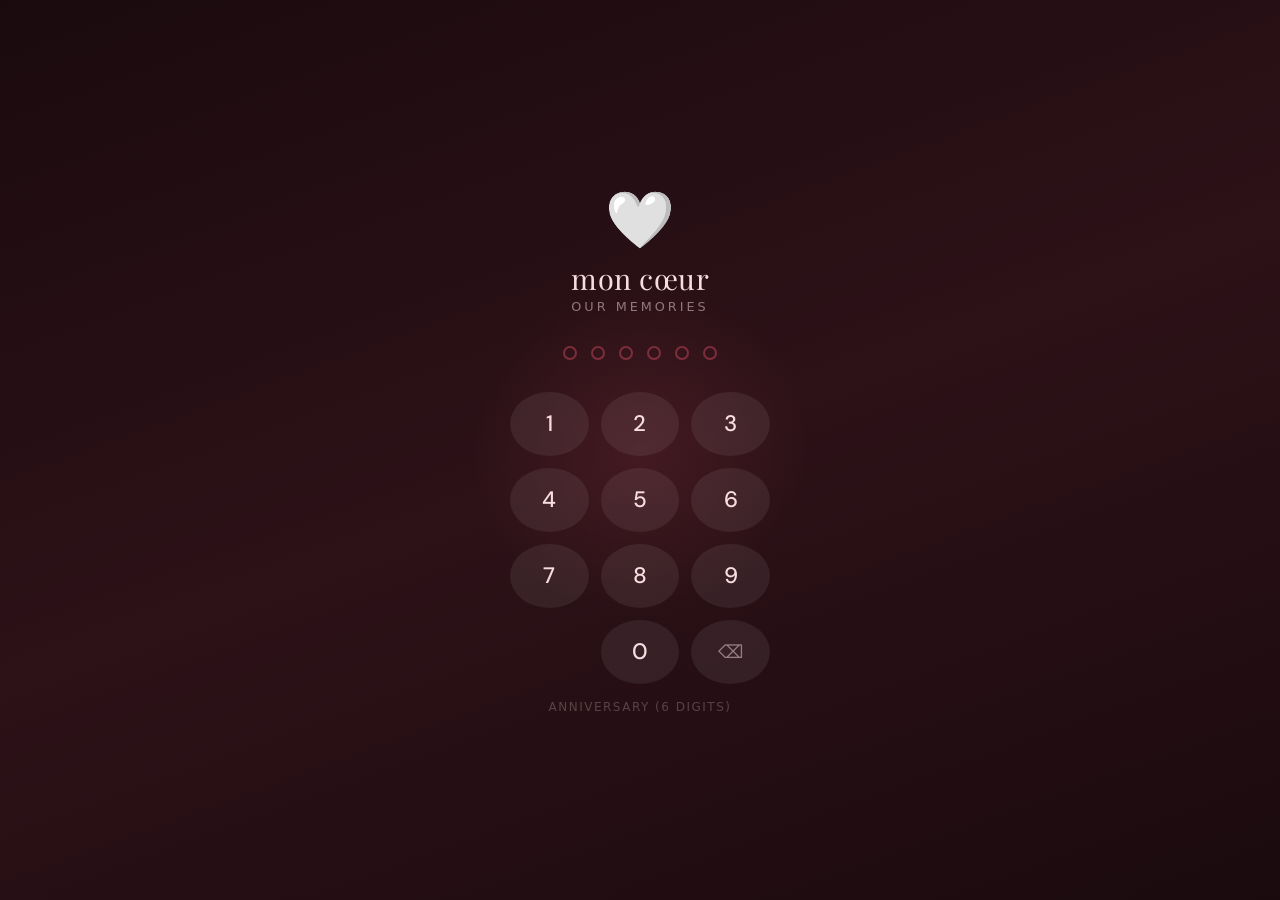
==== commit 4cd7339a: "change 3" ====
--- a/index.html
+++ b/index.html
@@ -10,23 +10,42 @@
 </head>
 <body>
 
-<!-- ====== VALENTINE QUESTION PAGE ====== -->
-<div id="pageValentine" class="page active">
-  <div class="valentine-question">
-    <h1>💝</h1>
-    <div class="big-question">Will you be my Valentine?</div>
-    <div class="button-pair">
-      <button class="yes-btn" id="yesValentine">Yes! ❤️</button>
-      <button class="no-btn" id="noValentine">No 😢</button>
-    </div>
-    <div class="sad-face" id="sadFaceArea"></div>
-  </div>
-</div>
-
-<!-- ====== HUB PAGE ====== -->
+<!-- ====== 🔒 LOCK SCREEN ====== -->
+<div id="lockScreen" class="lock-screen">
+  <div class="lock-glow"></div>
+  <div class="lock-container">
+    <div class="lock-logo">🤍</div>
+    <div class="lock-title">mon cœur</div>
+    <div class="lock-sub">our memories</div>
+    <div class="pin-dots" id="pinDots">
+      <div class="pin-dot"></div>
+      <div class="pin-dot"></div>
+      <div class="pin-dot"></div>
+      <div class="pin-dot"></div>
+      <div class="pin-dot"></div>
+      <div class="pin-dot"></div>
+    </div>
+    <div class="keypad" id="keypad">
+      <button class="key" data-k="1">1</button>
+      <button class="key" data-k="2">2</button>
+      <button class="key" data-k="3">3</button>
+      <button class="key" data-k="4">4</button>
+      <button class="key" data-k="5">5</button>
+      <button class="key" data-k="6">6</button>
+      <button class="key" data-k="7">7</button>
+      <button class="key" data-k="8">8</button>
+      <button class="key" data-k="9">9</button>
+      <button class="key" data-k="" style="background:transparent;box-shadow:none;cursor:default;"></button>
+      <button class="key" data-k="0">0</button>
+      <button class="key del" id="delKey">⌫</button>
+    </div>
+    <div class="pin-hint" id="pinHint">anniversary (6 digits)</div>
+  </div>
+</div>
+
+<!-- ====== HUB PAGE (locked behind PIN) ====== -->
 <div id="pageHub" class="page">
-  <div class="nav-row">
-    <button class="back-btn" id="backFromHubToQuestion">← back</button>
+  <div class="nav-row" style="justify-content:flex-end;">
     <span class="hub-icon">💕</span>
   </div>
   <h2>our little world</h2>
@@ -115,10 +134,6 @@
     <h2 style="margin:0;">open when…</h2>
   </div>
   <div class="letters-board" id="lettersBoard"></div>
-  <div id="letterDisplay" class="letter-content-pop hidden">
-    <button class="close-letter" id="closeLetterBtn">×</button>
-    <div id="letterText"></div>
-  </div>
 </div>
 
 <!-- ====== GALLERY ====== -->
@@ -131,7 +146,7 @@
 </div>
 
 <!-- ====== MEMORY VAULT ====== -->
-<div id="pageVault" class="page" style="display:none;"> <!-- hidden, will be shown via JS -->
+<div id="pageVault" class="page">
   <div class="nav-row">
     <button class="back-btn" data-back>←</button>
     <h2 style="margin:0;">memory vault</h2>
@@ -140,7 +155,7 @@
 </div>
 
 <!-- ====== ADD MEMORY ====== -->
-<div id="pageAdd" class="page" style="display:none;">
+<div id="pageAdd" class="page">
   <div class="nav-row">
     <button class="back-btn" data-back>←</button>
     <h2 style="margin:0;">add a memory</h2>
@@ -169,7 +184,6 @@
       <label class="form-label">what happened?</label>
       <textarea class="form-textarea" id="memNote" placeholder="describe the moment…"></textarea>
     </div>
-    <!-- NEW: image upload -->
     <div class="form-group">
       <label class="form-label">photo (optional)</label>
       <input type="file" id="memImage" accept="image/*" class="form-input" style="padding:8px;" />
@@ -181,7 +195,7 @@
   </div>
 </div>
 
-<!-- ====== MESSAGE OVERLAY (used for game & letters) ====== -->
+<!-- ====== GAME MESSAGE OVERLAY ====== -->
 <div id="messageOverlay" class="message-overlay">
   <div class="message-card">
     <button class="close-message-btn" id="closeMessageBtn">×</button>
@@ -191,7 +205,16 @@
   </div>
 </div>
 
-<!-- ====== LIGHTBOX (gallery) ====== -->
+<!-- ====== LETTERS DEDICATED MODAL ====== -->
+<div id="letterModal" class="message-overlay">
+  <div class="message-card">
+    <button class="close-message-btn" id="closeLetterModalBtn">×</button>
+    <div class="message-emoji">💌</div>
+    <div class="message-text" id="letterModalContent"></div>
+  </div>
+</div>
+
+<!-- ====== LIGHTBOX ====== -->
 <div id="lightbox" class="lightbox hidden" onclick="closeLightbox()">
   <img id="expandedImg" src="" alt="expanded" />
   <div id="caption" style="color:white; margin-top:16px; font-size:1.4rem;"></div>
@@ -202,5 +225,4 @@
 
 <script src="script.js"></script>
 </body>
-</html>
-
+</html>
--- a/styles.css
+++ b/styles.css
@@ -3,6 +3,119 @@
     padding: 0;
     box-sizing: border-box;
     font-family: 'Segoe UI', 'Helvetica Neue', system-ui, -apple-system, sans-serif;
+}
+
+/* ===== 🔒 LOCK SCREEN ===== */
+.lock-screen {
+    position: fixed;
+    inset: 0;
+    z-index: 9999;
+    background: linear-gradient(160deg, #1a0a0e 0%, #2d1218 50%, #1a0a0e 100%);
+    display: flex;
+    align-items: center;
+    justify-content: center;
+    padding: 40px 24px;
+    transition: opacity 0.6s ease, visibility 0.6s ease;
+}
+.lock-screen.hidden {
+    opacity: 0;
+    visibility: hidden;
+    pointer-events: none;
+}
+.lock-glow {
+    position: absolute;
+    top: 50%;
+    left: 50%;
+    transform: translate(-50%, -50%);
+    width: 340px;
+    height: 340px;
+    background: radial-gradient(circle, rgba(201, 72, 91, 0.15) 0%, transparent 70%);
+    pointer-events: none;
+}
+.lock-container {
+    text-align: center;
+    position: relative;
+    z-index: 2;
+    max-width: 320px;
+    width: 100%;
+}
+.lock-logo {
+    font-size: 3.5rem;
+    margin-bottom: 6px;
+    animation: heartbeat 2s ease-in-out infinite;
+}
+@keyframes heartbeat {
+    0%, 100% { transform: scale(1); }
+    50% { transform: scale(1.08); }
+}
+.lock-title {
+    font-family: 'Playfair Display', serif;
+    font-size: 1.8rem;
+    color: #f7dde0;
+    margin-bottom: 2px;
+    letter-spacing: 0.5px;
+}
+.lock-sub {
+    font-size: 0.8rem;
+    color: rgba(247, 221, 224, 0.5);
+    margin-bottom: 32px;
+    letter-spacing: 3px;
+    text-transform: uppercase;
+}
+.pin-dots {
+    display: flex;
+    gap: 14px;
+    justify-content: center;
+    margin-bottom: 32px;
+}
+.pin-dot {
+    width: 14px;
+    height: 14px;
+    border-radius: 50%;
+    border: 2px solid rgba(201, 72, 91, 0.5);
+    transition: all 0.2s;
+}
+.pin-dot.filled {
+    background: #c9485b;
+    border-color: #c9485b;
+    box-shadow: 0 0 10px rgba(201, 72, 91, 0.5);
+}
+.pin-dot.error { background: #c0392b; border-color: #c0392b; }
+.pin-dot.success { background: #27ae60; border-color: #27ae60; }
+.keypad {
+    display: grid;
+    grid-template-columns: repeat(3, 1fr);
+    gap: 12px;
+    max-width: 260px;
+    margin: 0 auto 16px;
+}
+.key {
+    height: 64px;
+    border: none;
+    border-radius: 50%;
+    background: rgba(255, 255, 255, 0.07);
+    color: #f7dde0;
+    font-size: 1.4rem;
+    font-weight: 500;
+    cursor: pointer;
+    transition: all 0.15s;
+    font-family: 'DM Sans', sans-serif;
+}
+.key:active { transform: scale(0.93); background: rgba(255, 255, 255, 0.15); }
+.key.del { color: rgba(247, 221, 224, 0.5); font-size: 1.1rem; }
+.pin-hint {
+    font-size: 0.75rem;
+    color: rgba(247, 221, 224, 0.25);
+    letter-spacing: 1.5px;
+    text-transform: uppercase;
+}
+.pin-shake { animation: shake 0.5s ease; }
+@keyframes shake {
+    0%, 100% { transform: translateX(0); }
+    20% { transform: translateX(-10px); }
+    40% { transform: translateX(10px); }
+    60% { transform: translateX(-8px); }
+    80% { transform: translateX(8px); }
 }
 
 body {
@@ -57,54 +170,6 @@
     font-size: 1.1rem;
 }
 
-/* valentine question block */
-.valentine-question {
-    text-align: center;
-    padding: 20px 5px;
-}
-.big-question {
-    font-size: 2.3rem;
-    line-height: 1.3;
-    color: #c42e3f;
-    margin-bottom: 30px;
-    font-weight: 700;
-}
-.button-pair {
-    display: flex;
-    gap: 20px;
-    justify-content: center;
-    flex-wrap: wrap;
-}
-.yes-btn, .no-btn {
-    border: none;
-    padding: 16px 40px;
-    font-size: 1.7rem;
-    font-weight: bold;
-    border-radius: 60px;
-    background: white;
-    box-shadow: 0 10px 20px rgba(190, 40, 60, 0.3);
-    transition: all 0.2s;
-    min-width: 140px;
-    cursor: pointer;
-}
-.yes-btn {
-    background: #ff4d6d;
-    color: white;
-}
-.no-btn {
-    background: #f0e2e4;
-    color: #a0656b;
-    position: relative;
-}
-.no-btn:active {
-    transform: scale(0.95);
-}
-.sad-face {
-    font-size: 3.5rem;
-    margin-top: 25px;
-    color: #77505a;
-}
-
 /* back / navigation row */
 .nav-row {
     display: flex;
@@ -248,7 +313,7 @@
     75% { transform: translateX(8px); }
 }
 
-/* message overlay */
+/* message overlays (shared base) */
 .message-overlay {
     display: none;
     position: fixed;
@@ -305,7 +370,7 @@
     margin-top: 10px;
 }
 
-/* ===== LETTERS: image centered, text top ===== */
+/* ===== LETTERS: centered image, text top ===== */
 .letters-board {
     display: flex;
     flex-direction: column;
@@ -319,14 +384,14 @@
     border: 2px solid #ffbaba;
     cursor: pointer;
     display: flex;
-    flex-direction: column;    /* stack image then text */
+    flex-direction: column;
     align-items: center;
     text-align: center;
     transition: 0.1s;
 }
 .letter-envelope:active { background: #ffe4e4; }
 .envelope-icon {
-    font-size: 4rem;           /* bigger, centered image */
+    font-size: 4rem;
     margin-bottom: 12px;
 }
 .letter-label {
@@ -344,26 +409,7 @@
     display: inline-block;
 }
 
-/* opened letter content (unchanged) */
-.letter-content-pop {
-    background: white;
-    border-radius: 48px;
-    padding: 30px 20px;
-    margin-top: 20px;
-    border: 4px solid #ffb0b0;
-    position: relative;
-}
-.close-letter {
-    position: absolute;
-    top: 15px; right: 20px;
-    font-size: 2.5rem;
-    background: none;
-    border: none;
-    cursor: pointer;
-    color: #b54757;
-}
-
-/* ===== GALLERY: images centered, text top ===== */
+/* ===== GALLERY: centered images, caption on top ===== */
 .gallery-grid {
     display: flex;
     flex-direction: column;
@@ -381,17 +427,17 @@
     overflow: hidden;
     display: flex;
     flex-direction: column;
-    align-items: center;         /* center image horizontally */
+    align-items: center;
     text-align: center;
 }
 .gallery-item img {
     width: 100%;
-    max-width: 280px;            /* keep image nicely sized */
+    max-width: 280px;
     height: auto;
-    aspect-ratio: 1 / 1;          /* square for consistent look */
+    aspect-ratio: 1 / 1;
     object-fit: cover;
     display: block;
-    margin: 20px auto 10px;       /* top margin, centered */
+    margin: 20px auto 10px;
     border-radius: 35px;
 }
 .photo-caption {
@@ -400,13 +446,13 @@
     color: #a04554;
     padding: 5px 20px 20px;
     width: 100%;
-    order: -1;                    /* moves caption to the top */
+    order: -1;
 }
 
 .hidden { display: none !important; }
 .mt-2 { margin-top: 10px; }
 
-/* lightbox unchanged */
+/* lightbox */
 .lightbox {
     position: fixed;
     top: 0; left: 0; right: 0; bottom: 0;
@@ -423,3 +469,22 @@
     border: 4px solid white;
 }
 #caption { color: white; margin-top: 16px; font-size: 1.4rem; }
+
+/* toast */
+.added-toast {
+    position: fixed;
+    bottom: 40px;
+    left: 50%;
+    transform: translateX(-50%);
+    background: #1a0a0e;
+    color: #f7dde0;
+    padding: 14px 24px;
+    border-radius: 100px;
+    font-size: 0.9rem;
+    white-space: nowrap;
+    opacity: 0;
+    pointer-events: none;
+    transition: opacity 0.3s;
+    z-index: 300;
+}
+.added-toast.show { opacity: 1; }
